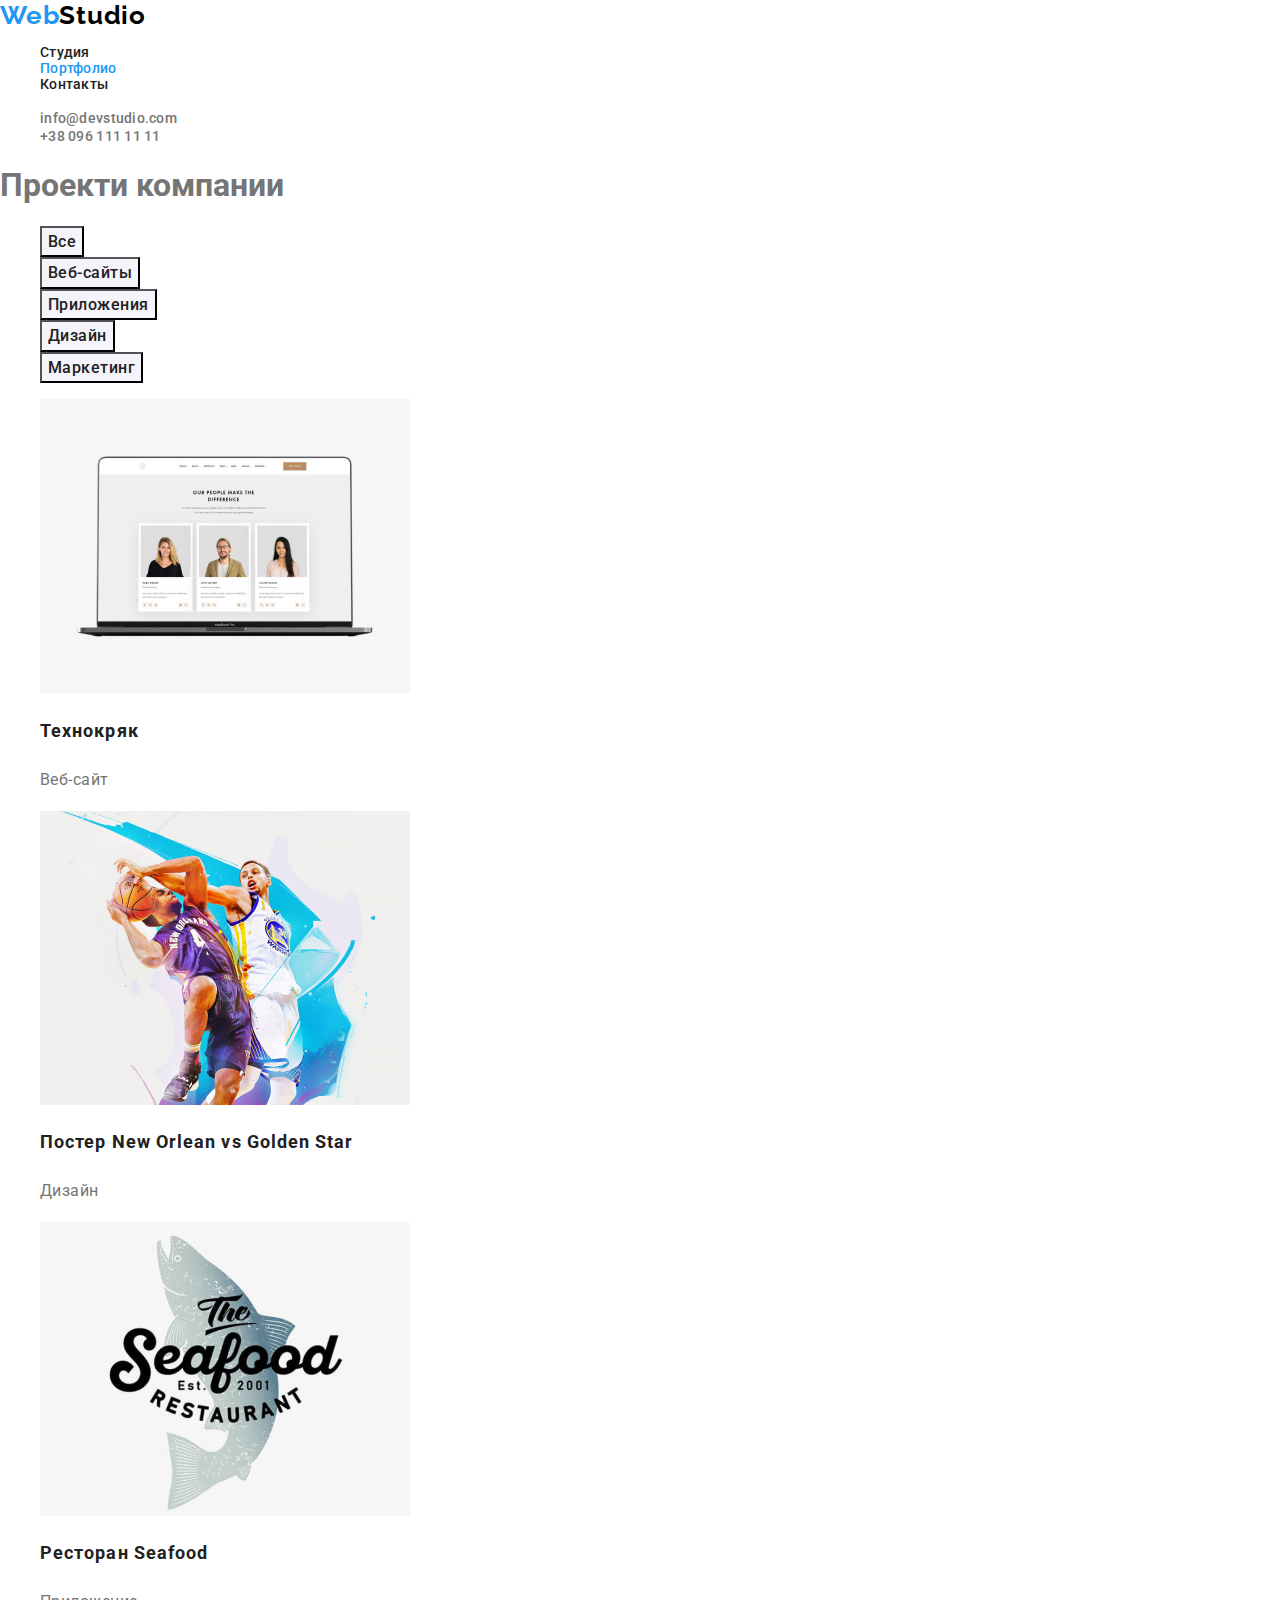
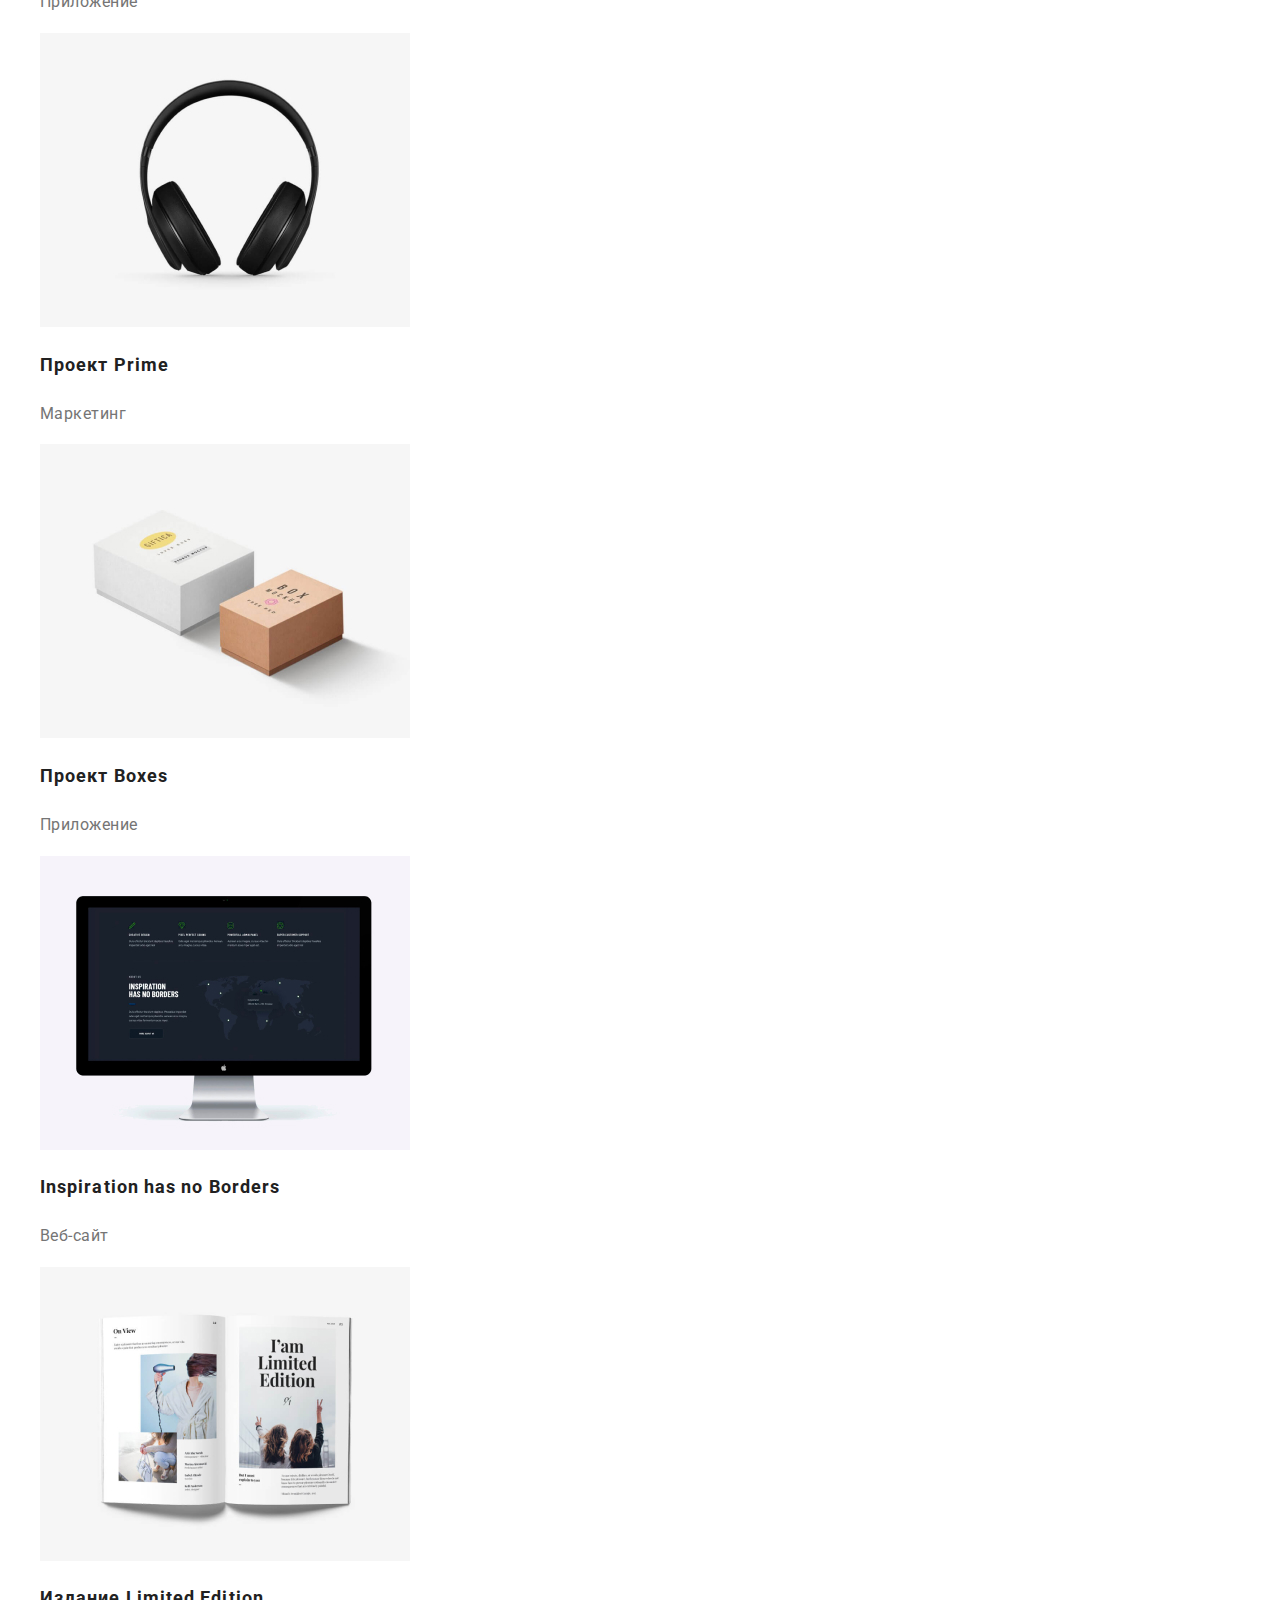
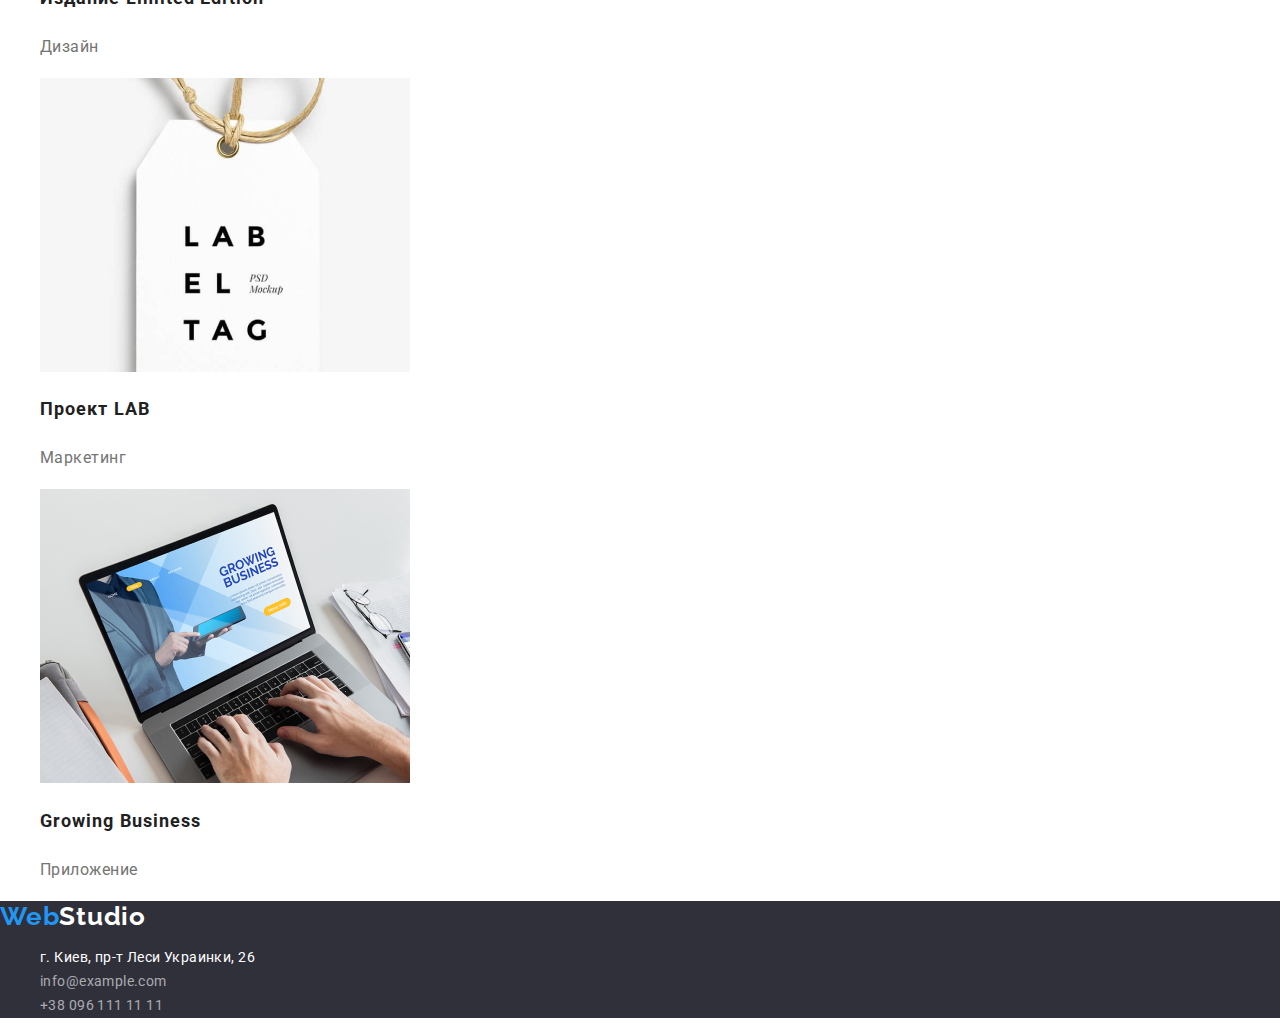
==== portfolio.html @ 10a4e523 "Підключено Modern-normalize" ====
<!DOCTYPE html>
<html lang="ru">
<head>
    <meta charset="UTF-8">
    <meta http-equiv="X-UA-Compatible" content="IE=edge">
    <meta name="viewport" content="width=device-width, initial-scale=1.0">
    <title>Document</title>
    <link rel="preconnect" href="https://fonts.googleapis.com">
<link rel="preconnect" href="https://fonts.gstatic.com" crossorigin>
<link href="https://fonts.googleapis.com/css2?family=Raleway:wght@700&family=Roboto:wght@400;500;700;900&display=swap" rel="stylesheet">
<link rel="stylesheet" href="https://cdnjs.cloudflare.com/ajax/libs/modern-normalize/1.1.0/modern-normalize.min.css">
    <link rel="stylesheet" href="./css/styles.css">
</head>
<body>
                 <!-- верхняя линия -->
                 <header>
                    <nav>
                       <a href="" class="logo"><span class="web">Web</span>Studio</a> 
                     <ul class="site-nav list"> 
                         <li> <a href="./index.html" class="link">Студия</a></li>
                         <li> <a href="" class="link current">Портфолио</a></li>
                         <li> <a href="" class="link">Контакты</a></li>
                     </ul>
                    </nav>
                    <ul class="auth-nav list">
                         <li><a href="info@devstudio.com" class="info-nav">info@devstudio.com</a></li>
                         <li><a href="+380961111111" class="info-nav">+38 096 111 11 11</a></li>
                     </ul>
                     
                 </header>
                  <!-- проекти -->
<main>
    <section class="section ">
        <h1>Проекти компании</h1>
                   <!-- фильтер -->
        <ul class="filter list"> 
            <li><button type="button" class="button">Все</button></li>
            <li><button type="button" class="button">Веб-сайты</button></li>
            <li><button type="button" class="button">Приложения</button></li>
            <li><button type="button" class="button">Дизайн</button></li>
            <li><button type="button" class="button">Маркетинг</button></li>  

        </ul>

        <ul class="project list ">
            <li> <a href="" class="dec-non"> <img src="images/img4.jpg" alt="пример веб сайта" width="370">
                <h2 class="project-title">Технокряк</h2>
                <p class="description">Веб-сайт</p></a>
               
            </li>
            <li> <a href=""  class="dec-non"><img src="images/img5.jpg" alt="дизайн постера" width="370">
                <h2 class="project-title">Постер <span lang="en"> New Orlean vs Golden Star</span></h2>
                <p class="description">Дизайн</p></a>
                
            </li>
            <li> <a href=""  class="dec-non"><img src="images/seafood.jpg" alt="дизайн постера" width="370">
                <h2 class="project-title">Ресторан <span lang="en">Seafood</span> </h2>
                <p class="description">Приложение</p></a>
               
            </li>
            <li> <a href=""  class="dec-non"><img src="images/img7.jpg" alt="фото наушников" width="370">
                <h2 class="project-title">Проект <span lang="en">Prime</span> </h2>
                <p class="description">Маркетинг</p></a>
                
            </li>
            <li> <a href=""  class="dec-non"><img src="images/img8.jpg" alt="изображение коробочек" width="370">
                <h2 class="project-title">Проект <span lang="en">Boxes</span> </h2>
                <p class="description">Приложение</p></a>
                
            </li>
            <li> <a href=""  class="dec-non"><img src="images/img9.jpg" alt="изображение веб сайта" width="370">
                <h2  class="project-title" lang="en">Inspiration has no Borders</h2>
                <p class="description">Веб-сайт</p></a>
                
            </li>
            <li> <a href=""  class="dec-non"><img src="images/img10.jpg" alt="изображение издания" width="370">
                <h2 class="project-title">Издание <span lang="en">Limited Edition</span> </h2>
                <p class="description">Дизайн</p></a>
               
            </li>
            <li> <a href=""  class="dec-non"><img src="images/img11.jpg" alt=" веб сайт" width="370">
                <h2 class="project-title">Проект <span lang="en">LAB</span></h2>
                <p class="description">Маркетинг</p></a>
                
            </li>
            <li> <a href=""  class="dec-non"> <img src="images/img12.jpg" alt="приложение для мобильных устройств" width="370">
                <h2 class="project-title" lang="en">Growing Business</h2>
                <p class="description">Приложение</p></a>
               
            </li>
        </ul>
    </section>


</main>
               <!-- футер -->
 
               <footer>
        
                <a class="logo" href=""><span class="web">Web</span>Studio</a>
             <address id="address">
                    <ul class="auth-nav  list">
                        <li><a href="" class="auth footer" >г. Киев, пр-т Леси Украинки, 26</a></li> 
                        <li><a href="info@example.com" class="info footer">info@example.com</a></li>
                        <li><a href="+380961111111" class="info footer">+38 096 111 11 11</a></li>
                    </ul>
               
             </address>
            </footer>                    


       
               
</body>
</html>
---- css/styles.css ----
/* цвет основного текста rgba(117, 117, 117, 1) */
/* вторичный цвет текста  rgba(33, 33, 33, 1);*/       
/*цвет адресса rgba(255, 255, 255, 0.6)  */
/* белый #FFFFFF  */
/* акцент rgba(33, 150, 243, 1) */
/* вторичный цвет фона rgba(47, 48, 58, 1) */
/* цвет фона3 rgba(245, 244, 250, 1) */
:root{
  --primary-text-color: rgba(117, 117, 117, 1) ;
  --title-text-color:rgba(33, 33, 33, 1);
  --foorer-text-color:rgba(255, 255, 255, 0.6);
  --accent-color: rgba(33, 150, 243, 1);
  --primary-white-color: #ffffff;
  --footer-address-color:rgba(255, 255, 255, 1);
  --primary-background-color:rgba(47, 48, 58, 1);
  --primary-button-color:rgba(245, 244, 250, 1);
  }



.list{
  list-style:none;
  
 }
 .dec-non{
  text-decoration: none;
 }

body{
  background-color:var(--primary-white-color);
  color:var(--primary-text-color); 
  font-family:'Roboto',sans-serif  ;
}
              /* логотип */
.logo{
font-family:'Raleway';
font-style: normal;
text-decoration: none;
font-weight: 700;
font-size: 26px;
line-height: 1.2;
letter-spacing: 0.03em;
color: black;
}
.web{
  color:var(--accent-color);
}

              /*Навигацыя сайта */
  .site-nav{
 font-weight: 500;
 font-size: 14px;
 line-height: 1.14;
 letter-spacing: 0.02em;
  }

  .link{
   text-decoration: none;
   color:var(--title-text-color);
     }

   .site-nav  :focus,
   .site-nav  :hover{
   color:var(--accent-color) ;
 }
 .site-nav .link.current{
   color:var(--accent-color) ;
 } 
 

 .auth-nav :focus,
 .auth-nav :hover{
color: var(--accent-color) ;
 }  

 .info-nav {
  text-decoration: none;
  font-weight: 500;
  font-size: 14px;
  line-height:1.14;
  letter-spacing: 0.02em;
   color:var(--primary-text-color) ;
 }
             /* Шапка (студия) */
.heroes{
 background-color:var(--primary-background-color);
}
             
.header{
  font-weight: 900;
  font-size: 44px;
  line-height:1.4;
  text-align: center;
  letter-spacing: 0.06em;
  text-transform: uppercase;
  color:var(--primary-white-color);
}
.button-man{
  font-weight: 700;
  font-size: 16px;
  line-height:1.9;
  display: flex;
  align-items: center;
  text-align: center;
  letter-spacing: 0.06em;
} 
 
 .section-title{
  font-weight: 700;
  font-size: 14px;
  line-height: 1.14;
  letter-spacing: 0.03em;
  color:var(--title-text-color) ;
}
 /* особенности Студия */
 .special-title h3{
  font-weight: 700;
  font-size: 14px;
  line-height: 1.4;
  letter-spacing: 0.03em;
  text-transform: uppercase;
  color: var(--title-text-color);
 }
  .benefits{
    font-weight: 400;
    font-size: 14px;
    line-height: 1.7;
    letter-spacing: 0.03em;
  }
  /* чем ми занимаемся */
  .section-work{
    font-weight: 700;
    font-size: 36px;
    line-height: 1.7;
    
    letter-spacing: 0.03em;
    color: var(--title-text-color); 
  }
 
/* наша команда */
.employee {
  font-weight: 500;
  font-size: 16px;
  line-height:1.2;
  letter-spacing: 0.03em;
  color: var(--title-text-color);
}
.speciality{
  font-weight: 400;
  font-size: 16px;
  line-height: 1.2;
  letter-spacing: 0.03em;

}


  
 /* Кнопки фильтр портфолио */
.button{
  font-family: inherit;
  font-weight: 500;
  font-size: 16px;
  line-height: 1.6;
  cursor: pointer;
  text-align: center;
  letter-spacing: 0.03em;
  color: var(--title-text-color);
  background-color:var(--primary-button-color);
  }
  
  
  .button:focus,
  .button:hover{
    color: var(--primary-white-color);
    background-color: var(--accent-color);
  }
  .button.primary{
    color: var(--primary-white-color);
    background-color: var(--accent-color);}
    
  
  
  .button.secondary{
    color:var(--title-text-color) ;
    background-color:var(--foorer-text-color) ;
  }
  
   
    
    /* ПОРТФОЛИО */
  
  .project-title{
  font-weight: 700;
  font-size: 18px;
  line-height: 2;
  letter-spacing: 0.06em;
  color: var(--title-text-color);
    }
  
  
  .description{
    font-weight: 400;
    font-size: 16px;
    line-height: 1.87;
    letter-spacing: 0.03em;
    color:var(--primary-text-color)
 }
 
         /* футер */

         #address{
           font-style:normal;
         }
         footer{
          font-weight: 400;
          font-size: 14px;
          line-height: 1.7;
          letter-spacing: 0.03em;
          background-color: var(--primary-background-color);
        }
        footer .logo{
          text-decoration: none;
          color: var(--primary-white-color);
          } 
         
        .auth{
          
          text-decoration: none;
          color:var(--footer-address-color)
        }
        .info,footer{
          color:var(--foorer-text-color);
          text-decoration: none;
        }
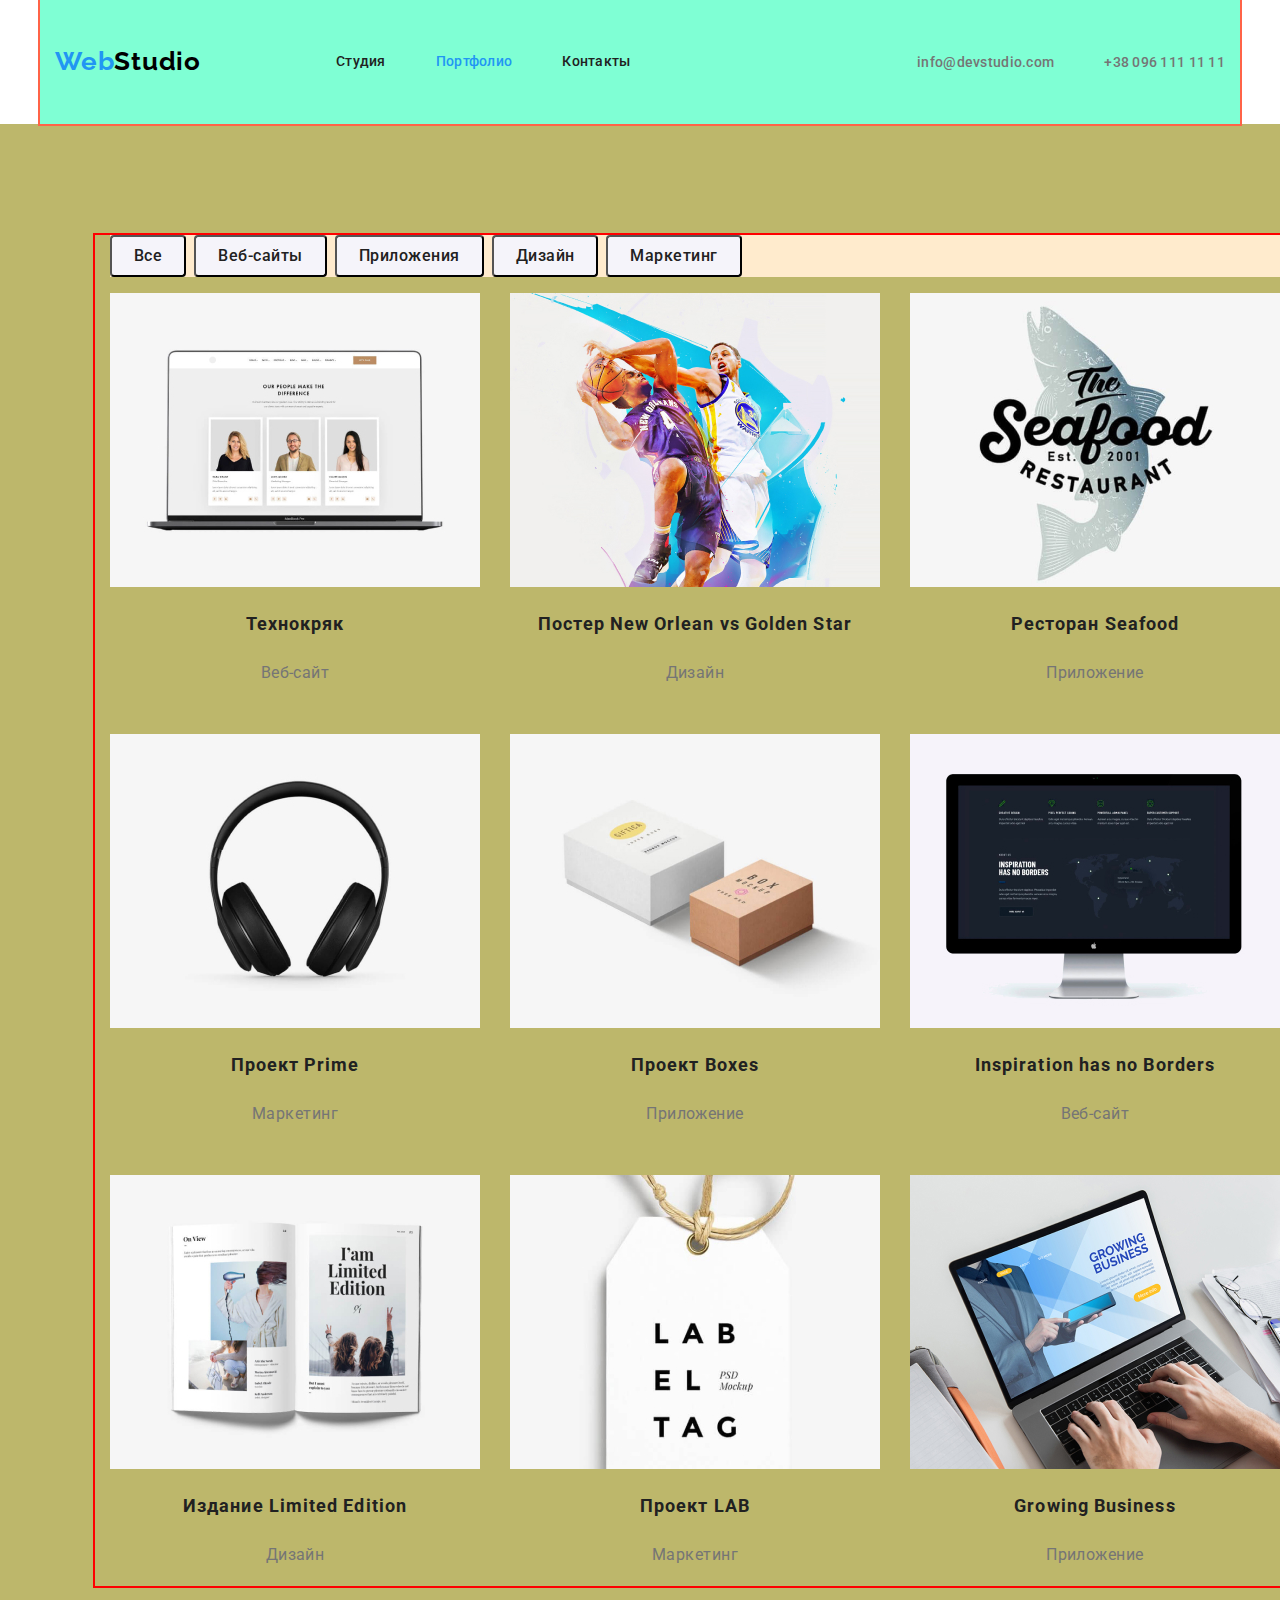
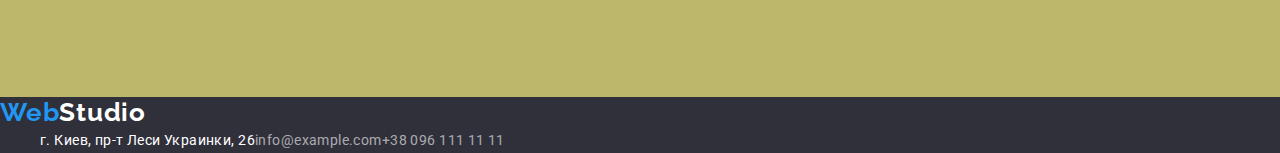
==== commit 03513c26: "Черновой вариант ДЗ №3" ====
--- a/portfolio.html
+++ b/portfolio.html
@@ -14,81 +14,90 @@
 <body>
                  <!-- верхняя линия -->
                  <header>
-                    <nav>
-                       <a href="" class="logo"><span class="web">Web</span>Studio</a> 
-                     <ul class="site-nav list"> 
-                         <li> <a href="./index.html" class="link">Студия</a></li>
-                         <li> <a href="" class="link current">Портфолио</a></li>
-                         <li> <a href="" class="link">Контакты</a></li>
-                     </ul>
-                    </nav>
-                    <ul class="auth-nav list">
-                         <li><a href="info@devstudio.com" class="info-nav">info@devstudio.com</a></li>
-                         <li><a href="+380961111111" class="info-nav">+38 096 111 11 11</a></li>
-                     </ul>
-                     
-                 </header>
+                    <div  class="container min">
+                   <nav class=" main-nav"> 
+                      <a href="" class="logo"><span class="web">Web</span>Studio</a> 
+                    <ul class="site-nav list"> 
+                    
+                        <li class="item"> <a href="./index.html" class="link ">Студия</a></li>
+                        <li class="item"> <a href="./portfolio.html" class="link current">Портфолио</a></li>
+                        <li class="item"> <a href=""  class="link">Контакты</a></li>
+                    
+                    </ul>
+                   </nav>
+                
+                   <ul class="auth-nav list">
+                        <li class="item"><a href="info@devstudio.com" class="info-nav">info@devstudio.com</a></li>
+                        <li class="item"><a href="+380961111111" class="info-nav">+38 096 111 11 11</a></li>
+                    </ul>
+                </div>
+                </header>
                   <!-- проекти -->
 <main>
     <section class="section ">
-        <h1>Проекти компании</h1>
+        <div class="section-container">
+    
+        <h1 class="secret">Проекти компании</h1>
                    <!-- фильтер -->
+                  
         <ul class="filter list"> 
-            <li><button type="button" class="button">Все</button></li>
-            <li><button type="button" class="button">Веб-сайты</button></li>
-            <li><button type="button" class="button">Приложения</button></li>
-            <li><button type="button" class="button">Дизайн</button></li>
-            <li><button type="button" class="button">Маркетинг</button></li>  
-
+           <li class="item"><button type="button" class="button filter-button">Все</button></li>
+            <li class="item"><button type="button" class="button filter-button">Веб-сайты</button></li>
+            <li class="item"><button type="button" class="button filter-button">Приложения</button></li>
+            <li class="item"><button type="button" class="button filter-button">Дизайн</button></li>
+            <li class="item"><button type="button" class="button filter-button">Маркетинг</button></li>  
+        
         </ul>
-
+    
+       
         <ul class="project list ">
-            <li> <a href="" class="dec-non"> <img src="images/img4.jpg" alt="пример веб сайта" width="370">
+            <li class="cards"> <a href="" class="dec-non"> <img src="images/img4.jpg" alt="пример веб сайта" width="370">
                 <h2 class="project-title">Технокряк</h2>
                 <p class="description">Веб-сайт</p></a>
                
             </li>
-            <li> <a href=""  class="dec-non"><img src="images/img5.jpg" alt="дизайн постера" width="370">
+            <li class="cards"> <a href=""  class="dec-non"><img src="images/img5.jpg" alt="дизайн постера" width="370">
                 <h2 class="project-title">Постер <span lang="en"> New Orlean vs Golden Star</span></h2>
                 <p class="description">Дизайн</p></a>
                 
             </li>
-            <li> <a href=""  class="dec-non"><img src="images/seafood.jpg" alt="дизайн постера" width="370">
+            <li class="cards"> <a href=""  class="dec-non"><img src="images/seafood.jpg" alt="дизайн постера" width="370">
                 <h2 class="project-title">Ресторан <span lang="en">Seafood</span> </h2>
                 <p class="description">Приложение</p></a>
                
             </li>
-            <li> <a href=""  class="dec-non"><img src="images/img7.jpg" alt="фото наушников" width="370">
+            <li class="cards"> <a href=""  class="dec-non"><img src="images/img7.jpg" alt="фото наушников" width="370">
                 <h2 class="project-title">Проект <span lang="en">Prime</span> </h2>
                 <p class="description">Маркетинг</p></a>
                 
             </li>
-            <li> <a href=""  class="dec-non"><img src="images/img8.jpg" alt="изображение коробочек" width="370">
+            <li class="cards"> <a href=""  class="dec-non"><img src="images/img8.jpg" alt="изображение коробочек" width="370">
                 <h2 class="project-title">Проект <span lang="en">Boxes</span> </h2>
                 <p class="description">Приложение</p></a>
                 
             </li>
-            <li> <a href=""  class="dec-non"><img src="images/img9.jpg" alt="изображение веб сайта" width="370">
+            <li class="cards"> <a href=""  class="dec-non"><img src="images/img9.jpg" alt="изображение веб сайта" width="370">
                 <h2  class="project-title" lang="en">Inspiration has no Borders</h2>
                 <p class="description">Веб-сайт</p></a>
                 
             </li>
-            <li> <a href=""  class="dec-non"><img src="images/img10.jpg" alt="изображение издания" width="370">
+            <li class="cards"> <a href=""  class="dec-non"><img src="images/img10.jpg" alt="изображение издания" width="370">
                 <h2 class="project-title">Издание <span lang="en">Limited Edition</span> </h2>
                 <p class="description">Дизайн</p></a>
                
             </li>
-            <li> <a href=""  class="dec-non"><img src="images/img11.jpg" alt=" веб сайт" width="370">
+            <li class="cards"> <a href=""  class="dec-non"><img src="images/img11.jpg" alt=" веб сайт" width="370">
                 <h2 class="project-title">Проект <span lang="en">LAB</span></h2>
                 <p class="description">Маркетинг</p></a>
                 
             </li>
-            <li> <a href=""  class="dec-non"> <img src="images/img12.jpg" alt="приложение для мобильных устройств" width="370">
+            <li class="cards"> <a href=""  class="dec-non"> <img src="images/img12.jpg" alt="приложение для мобильных устройств" width="370">
                 <h2 class="project-title" lang="en">Growing Business</h2>
                 <p class="description">Приложение</p></a>
                
             </li>
         </ul>
+    </div>
     </section>
 
 
--- a/css/styles.css
+++ b/css/styles.css
@@ -14,11 +14,20 @@
   --footer-address-color:rgba(255, 255, 255, 1);
   --primary-background-color:rgba(47, 48, 58, 1);
   --primary-button-color:rgba(245, 244, 250, 1);
-  }
-
-
+  --color-hover-bootton:rgba(25,170,250)
+  }
+ html {
+  box-sizing: border-box;
+}
+
+*,
+*::before,
+*::after{
+  box-sizing:inherit;
+}
 
 .list{
+
   list-style:none;
   
  }
@@ -29,9 +38,257 @@
 body{
   background-color:var(--primary-white-color);
   color:var(--primary-text-color); 
-  font-family:'Roboto',sans-serif  ;
-}
-              /* логотип */
+  font-family:'Roboto',sans-serif;
+  margin: 0;
+}
+
+
+                 /* !!!!!!!!КОНТЕЙНЕР!!!!!!!! */
+
+                 /* .containr{
+                   width:1200px ;
+                   padding-left: 15px;
+                   padding-right: 15px;
+                   margin-left: auto;
+                   margin-right: auto;
+
+                 } */
+
+
+ /* розметка пробная */
+
+.container{
+  background-color: aquamarine;
+  margin-left: auto;
+  margin-right: auto;
+  padding-left: 15px;
+  padding-right: 15px;
+  width: 1200px;
+  outline: 2px solid tomato;
+}
+.main-nav {
+  display: flex;
+  align-items: center;
+}
+
+.min{
+  display: flex;
+  align-items: center;
+  
+
+}
+
+
+                        /* ПРИМЕР УДАЛЕНИЯ КРАЙНИХ МАРДЖИНОВ */
+/* .site-nav .item:not(:last-child ){
+  margin-right: 50px;
+  outline: 2px solid yellowgreen;
+  background-color: blanchedalmond;
+  
+} */
+
+/* .site-nav .item + .item{
+  margin-left: 50px;
+} */
+
+
+.site-nav .item{
+  margin-right: 50px;
+  /* outline: 2px solid yellowgreen; */
+  /* background-color: blanchedalmond; */
+  
+}
+
+.site-nav .item:last-child{
+  margin-right: 0;
+}
+ 
+.site-nav .link{
+  display: block;
+  padding: 40px 0px;
+}
+
+
+.site-nav{
+  margin-left: 95px;
+  display: flex;
+}
+
+.auth-nav{
+  margin-left: auto;
+  display: flex;
+}
+
+.auth-nav .item + .item{
+  margin-left:50px;
+
+}
+
+.heroes-frame{
+
+  text-align: center;
+  margin-left: auto;
+  margin-right: auto;
+  width: 1200px;
+  outline: 2px solid greenyellow
+}
+
+.speciality-blok{
+display: flex;
+margin-bottom: 0;
+margin-top: 0;  
+margin-bottom:95px ;
+margin-left: auto;
+margin-right: auto;
+padding-left: 15px;
+padding-right: 15px;
+width: 1170px;
+outline:4px solid lightcoral;
+
+}
+
+.special-title .indent-benefitc:not(:last-child){
+  margin-right: 30px;
+}
+
+  .indent{
+    margin-top: 0;
+    margin-bottom: 10px;
+
+  }
+
+  /* .indent-benefitc{
+
+    margin-right: 30px;
+  } */
+  
+
+.work-blok{
+  margin-left: auto;
+  margin-right: auto;
+  width:1200px;
+  outline:4px solid blueviolet;
+
+}
+.work{
+  margin-top: 0;
+  margin-bottom: 0;
+  margin-bottom: 95px;
+}
+  
+ 
+ 
+.section-list{
+
+  /* margin-bottom: ; */
+ 
+  
+  margin-left: auto;
+  margin-right: auto;
+  padding-left: 15px;
+  padding-right: 15px;
+  width: 1170px;
+  outline:4px solid brown;
+}
+ 
+
+.staff{
+  margin-top: 0;
+  margin-bottom: 0;
+
+} 
+
+.footer-box{
+  margin-left: auto;
+  margin-right: auto;
+  width:1200px ;
+  outline: 4px solid lightgreen
+  
+ 
+}
+.section{
+ text-align: center;
+  padding: 95px;
+}
+
+
+
+.secret{
+  display:none;
+ 
+}
+
+.filter-button{
+  
+  border-radius: 4px;
+  padding: 6px 22px;
+  min-width: 70px;
+  text-align: center;
+}
+
+                    /* !!!!!!!!!!РОЗМЕТКА ПРОБНАЯ ПОРТФОЛИО!!!!!!!!! */
+                     .section{
+                       background-color: darkkhaki;
+                     }
+                    .section-container{
+                      
+                      width: 1200px;
+                      padding-left: 15px;
+                      padding-right: 15px;
+                      margin-left: auto;
+                      margin-right: auto;
+                      outline: 2px solid red;
+                    }
+                    .filter{
+                      padding: 0;
+                      margin-right: auto;
+                      align-items: center;
+                    }
+                     
+                    
+                      
+                    .filter{
+                      background-color: blanchedalmond;
+                      display: flex;
+                    }
+
+                    .filter .item:not(:last-child){
+                      margin-right: 8px;
+                      
+                    }
+
+                    .project{
+                      padding: 0;
+                      display: flex;
+                      flex-wrap: wrap;
+                     
+                    }
+                    /* .cards{
+                      width:370px ;
+                    } */
+                     .cards{
+                      width: calc((100% - 60px) / 3)
+                    }
+
+                    .project .cards{
+                      margin-right: 30px;
+                      margin-bottom: 30px;
+                    }
+                    .project .cards:nth-child(3n){
+                      margin-right:0px ;
+                    }
+                    .project .cards:nth-last-child(-n+3){
+                      margin-bottom: 0;
+                    }
+
+                    
+                     
+
+
+
+
+             /* логотип */
+              
 .logo{
 font-family:'Raleway';
 font-style: normal;
@@ -71,7 +328,12 @@
  .auth-nav :focus,
  .auth-nav :hover{
 color: var(--accent-color) ;
- }  
+ } 
+ 
+ .auth-nav{
+   margin-top: 0;
+   margin-bottom: 0;
+ }
 
  .info-nav {
   text-decoration: none;
@@ -83,29 +345,40 @@
  }
              /* Шапка (студия) */
 .heroes{
+ margin-bottom: 95px;
  background-color:var(--primary-background-color);
 }
+  
+
              
 .header{
+  /* background-color: aqua; */
+  margin: 0;
+  padding: 0;
   font-weight: 900;
   font-size: 44px;
   line-height:1.4;
-  text-align: center;
+ 
   letter-spacing: 0.06em;
   text-transform: uppercase;
   color:var(--primary-white-color);
-}
-.button-man{
+  margin-bottom:80px ;
+} 
+ 
+
+.button-man {
+  border-radius:4px ;
+  padding:10px 32px ;
+  box-sizing: border-box;
   font-weight: 700;
   font-size: 16px;
   line-height:1.9;
-  display: flex;
+  letter-spacing: 0.06em;
   align-items: center;
   text-align: center;
-  letter-spacing: 0.06em;
-} 
- 
- .section-title{
+}
+
+.section-title{
   font-weight: 700;
   font-size: 14px;
   line-height: 1.14;
@@ -122,13 +395,26 @@
   color: var(--title-text-color);
  }
   .benefits{
+    margin-bottom: 0;
+    margin-top: 0;
     font-weight: 400;
     font-size: 14px;
     line-height: 1.7;
     letter-spacing: 0.03em;
+    
+  }
+  .indent-benefitc{
+   width: 270px; 
   }
   /* чем ми занимаемся */
+
+  .indent-benefitc:not(:f){
+  margin-right: 30px;
+
+  }
   .section-work{
+    margin-top: 0;
+    margin-bottom: 0;
     font-weight: 700;
     font-size: 36px;
     line-height: 1.7;
@@ -146,6 +432,8 @@
   color: var(--title-text-color);
 }
 .speciality{
+  margin-top: 0;
+  margin-bottom: 0;
   font-weight: 400;
   font-size: 16px;
   line-height: 1.2;
@@ -156,7 +444,27 @@
 
   
  /* Кнопки фильтр портфолио */
+
+  
+  /* .button {
+  display: inline-block;
+  border: 1px solid transparent;
+  border-radius: 6px;
+  padding: 11px 34px;
+  min-width: 130px;
+
+  color: var(--title-text-color);
+  background-color: var(--primary-white-color);
+
+  font-weight: 500;
+  font-size: 15px;
+  line-height: 1.2;
+  text-decoration: none;
+  text-align: center;
+} */
+
 .button{
+  display: inline-block;
   font-family: inherit;
   font-weight: 500;
   font-size: 16px;
@@ -167,8 +475,7 @@
   color: var(--title-text-color);
   background-color:var(--primary-button-color);
   }
-  
-  
+
   .button:focus,
   .button:hover{
     color: var(--primary-white-color);
@@ -178,7 +485,10 @@
     color: var(--primary-white-color);
     background-color: var(--accent-color);}
     
-  
+    .button.primary:hover,
+    .button.primary:focus{
+    background-color:var(--color-hover-bootton);
+    }
   
   .button.secondary{
     color:var(--title-text-color) ;
@@ -232,6 +542,18 @@
           color:var(--foorer-text-color);
           text-decoration: none;
         } 
+
+
+
+
+
+  
+
+ 
+
+
+  
+ 
         
  
 
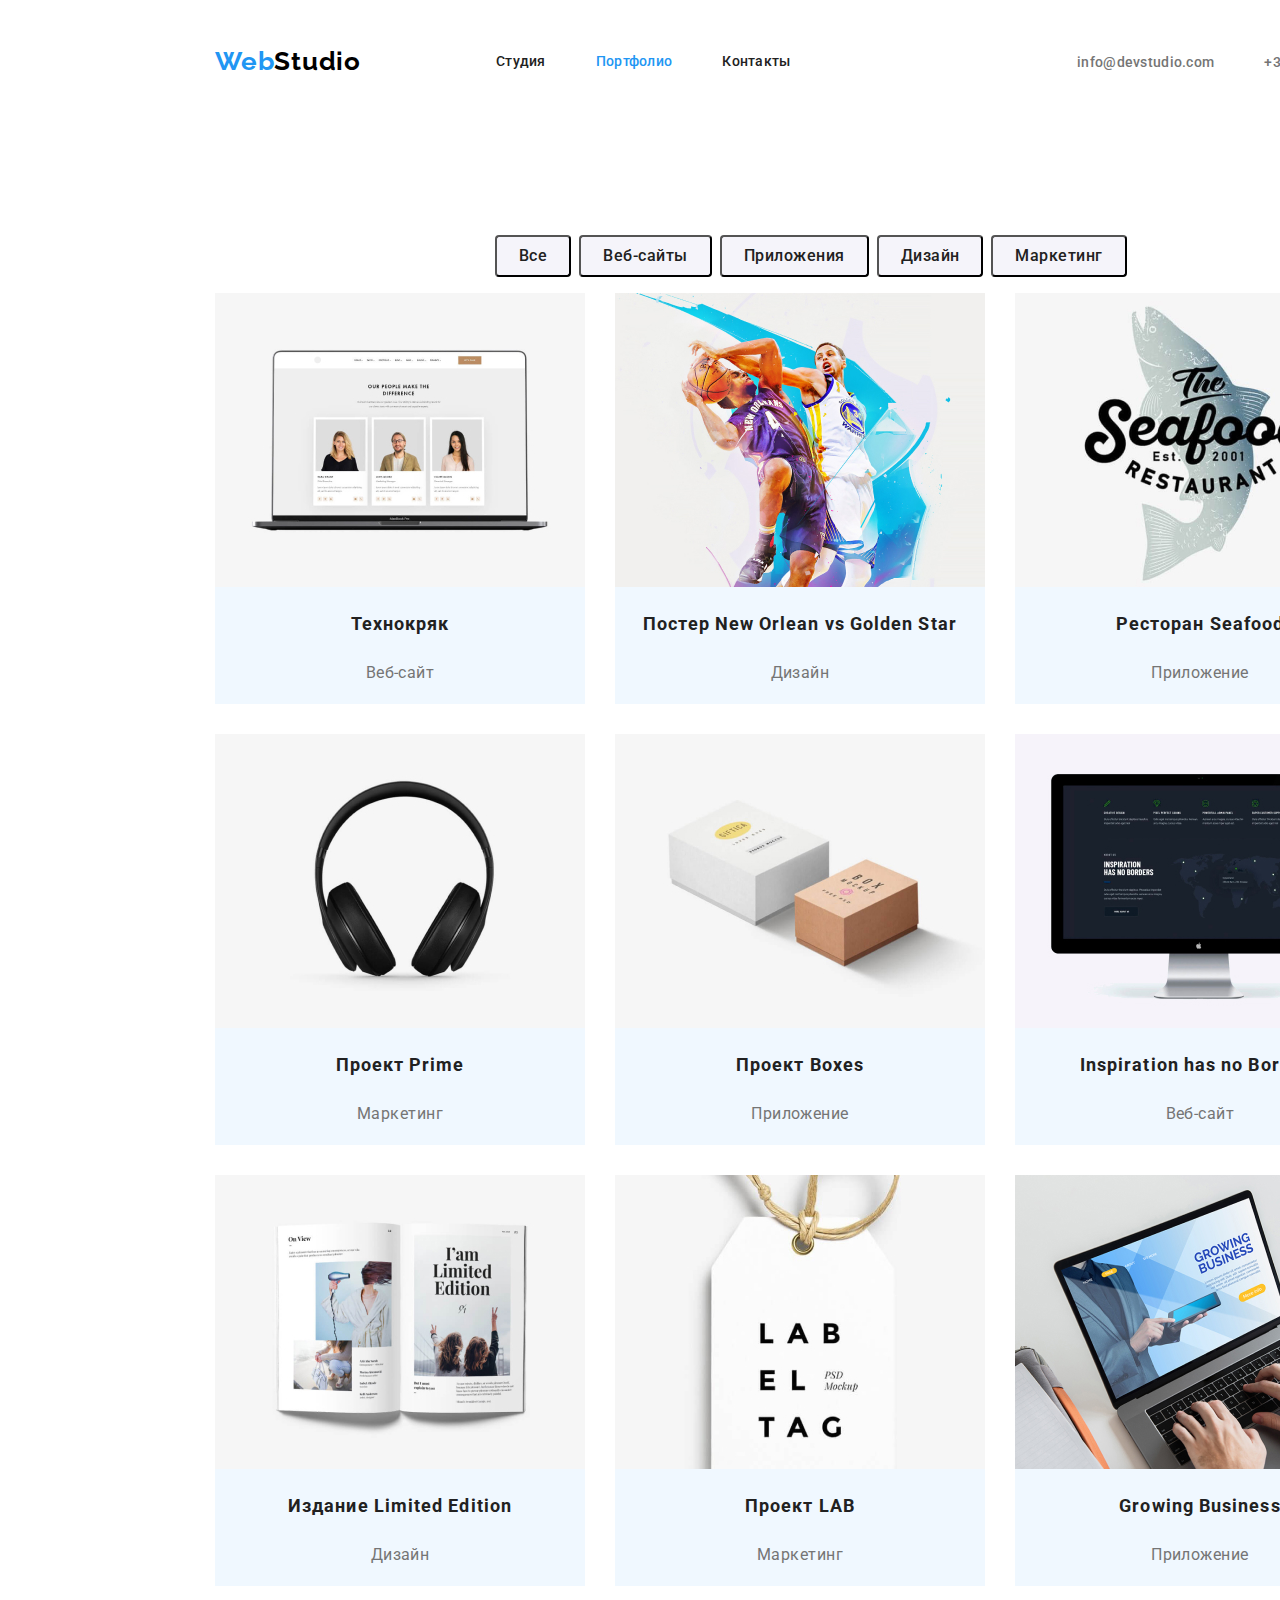
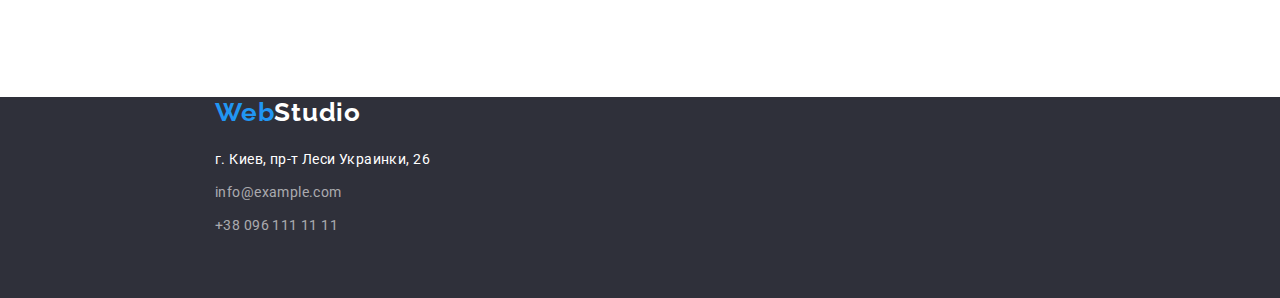
==== commit b1d96b2c: "ДЗ №3 тест" ====
--- a/portfolio.html
+++ b/portfolio.html
@@ -11,7 +11,7 @@
 <link rel="stylesheet" href="https://cdnjs.cloudflare.com/ajax/libs/modern-normalize/1.1.0/modern-normalize.min.css">
     <link rel="stylesheet" href="./css/styles.css">
 </head>
-<body>
+<body class="testt">
                  <!-- верхняя линия -->
                  <header>
                     <div  class="container min">
@@ -39,16 +39,16 @@
     
         <h1 class="secret">Проекти компании</h1>
                    <!-- фильтер -->
-                  
+         <div class="dvig">        
         <ul class="filter list"> 
-           <li class="item"><button type="button" class="button filter-button">Все</button></li>
+           <li class="item"><button type="button" class="button filter-button ">Все</button></li>
             <li class="item"><button type="button" class="button filter-button">Веб-сайты</button></li>
             <li class="item"><button type="button" class="button filter-button">Приложения</button></li>
             <li class="item"><button type="button" class="button filter-button">Дизайн</button></li>
             <li class="item"><button type="button" class="button filter-button">Маркетинг</button></li>  
         
         </ul>
-    
+    </div> 
        
         <ul class="project list ">
             <li class="cards"> <a href="" class="dec-non"> <img src="images/img4.jpg" alt="пример веб сайта" width="370">
@@ -105,17 +105,19 @@
                <!-- футер -->
  
                <footer>
-        
-                <a class="logo" href=""><span class="web">Web</span>Studio</a>
-             <address id="address">
-                    <ul class="auth-nav  list">
-                        <li><a href="" class="auth footer" >г. Киев, пр-т Леси Украинки, 26</a></li> 
-                        <li><a href="info@example.com" class="info footer">info@example.com</a></li>
-                        <li><a href="+380961111111" class="info footer">+38 096 111 11 11</a></li>
-                    </ul>
-               
-             </address>
-            </footer>                    
+                <div class="footer-box">  
+                    <a class="logo footer-logo" href=""><span class="web">Web</span>Studio</a>
+                    <address id="address">
+                           <ul class="footer-nav  list">
+                               <li class="auth-info"><a href="" class="auth footer" >г. Киев, пр-т Леси Украинки, 26</a></li> 
+                               <li class="auth-info"><a href="info@example.com" class="info footer">info@example.com</a></li>
+                               <li class="auth-info"><a href="+380961111111" class="info footer">+38 096 111 11 11</a></li>
+                           </ul>
+                      
+                    </address>
+                </div>
+                  
+                </footer>                      
 
 
        
--- a/css/styles.css
+++ b/css/styles.css
@@ -14,7 +14,8 @@
   --footer-address-color:rgba(255, 255, 255, 1);
   --primary-background-color:rgba(47, 48, 58, 1);
   --primary-button-color:rgba(245, 244, 250, 1);
-  --color-hover-bootton:rgba(25,170,250)
+  --color-hover-bootton:rgba(25,170,250);
+  --portfolio-project-color:rgba(238, 238, 238, 1);
   }
  html {
   box-sizing: border-box;
@@ -41,6 +42,16 @@
   font-family:'Roboto',sans-serif;
   margin: 0;
 }
+                        /* TESTTTTTTTT */
+.testt{
+position: relative;
+width: 1600px;
+
+margin-left:auto;
+margin-right:auto;
+}
+                          /* TTTTTTTTTTTTT */
+
 
 
                  /* !!!!!!!!КОНТЕЙНЕР!!!!!!!! */
@@ -58,13 +69,13 @@
  /* розметка пробная */
 
 .container{
-  background-color: aquamarine;
+  /* background-color: aquamarine; */
   margin-left: auto;
   margin-right: auto;
   padding-left: 15px;
   padding-right: 15px;
   width: 1200px;
-  outline: 2px solid tomato;
+  /* outline: 2px solid tomato; */
 }
 .main-nav {
   display: flex;
@@ -130,7 +141,7 @@
   margin-left: auto;
   margin-right: auto;
   width: 1200px;
-  outline: 2px solid greenyellow
+  /* outline: 2px solid greenyellow */
 }
 
 .speciality-blok{
@@ -142,32 +153,45 @@
 margin-right: auto;
 padding-left: 15px;
 padding-right: 15px;
-width: 1170px;
-outline:4px solid lightcoral;
+width: 1200px;
+/* outline:4px solid lightcoral; */
 
 }
 
 .special-title .indent-benefitc:not(:last-child){
   margin-right: 30px;
 }
+/* .benefits{
+  
+  border: 2px solid cyan;
+} */
 
   .indent{
+  
     margin-top: 0;
     margin-bottom: 10px;
-
-  }
-
-  /* .indent-benefitc{
-
-    margin-right: 30px;
-  } */
+    /* border: 2px solid cyan; */
+  }
+  /* .special-title .indent{
+   background-color: aqua;
+ } */
+ 
+
+  .indent-benefitc{
+    text-align: center;
+    text-align: left;
+    
+    
+    
+    /* margin-right: 30px; */
+  }
   
 
 .work-blok{
   margin-left: auto;
   margin-right: auto;
   width:1200px;
-  outline:4px solid blueviolet;
+  /* outline:4px solid blueviolet; */
 
 }
 .work{
@@ -187,8 +211,8 @@
   margin-right: auto;
   padding-left: 15px;
   padding-right: 15px;
-  width: 1170px;
-  outline:4px solid brown;
+  width: 1200px;
+  /* outline:4px solid brown; */
 }
  
 
@@ -202,7 +226,7 @@
   margin-left: auto;
   margin-right: auto;
   width:1200px ;
-  outline: 4px solid lightgreen
+  /* outline: 4px solid lightgreen */
   
  
 }
@@ -226,10 +250,14 @@
   text-align: center;
 }
 
+.dvig{
+  padding-left:280px ;
+  padding-right:auto;
+}
                     /* !!!!!!!!!!РОЗМЕТКА ПРОБНАЯ ПОРТФОЛИО!!!!!!!!! */
-                     .section{
+                     /* .section{
                        background-color: darkkhaki;
-                     }
+                     } */
                     .section-container{
                       
                       width: 1200px;
@@ -237,7 +265,7 @@
                       padding-right: 15px;
                       margin-left: auto;
                       margin-right: auto;
-                      outline: 2px solid red;
+                      /* outline: 2px solid red; */
                     }
                     .filter{
                       padding: 0;
@@ -248,7 +276,9 @@
                     
                       
                     .filter{
-                      background-color: blanchedalmond;
+                      display: inline;
+                     padding-left: auto;
+                     padding-right: auto;
                       display: flex;
                     }
 
@@ -262,6 +292,10 @@
                       display: flex;
                       flex-wrap: wrap;
                      
+                    }
+                    .cards{
+                      /* background-color:var(--footer-address-color); */
+                      background-color: aliceblue;
                     }
                     /* .cards{
                       width:370px ;
@@ -394,6 +428,8 @@
   text-transform: uppercase;
   color: var(--title-text-color);
  }
+    
+ 
   .benefits{
     margin-bottom: 0;
     margin-top: 0;
@@ -403,18 +439,30 @@
     letter-spacing: 0.03em;
     
   }
+  
   .indent-benefitc{
    width: 270px; 
   }
+  
+
+
+  /* .indent-benefitc:not(:f){
+    margin-right: 30px;
+  
+    } */
   /* чем ми занимаемся */
-
-  .indent-benefitc:not(:f){
-  margin-right: 30px;
-
-  }
+  .work{
+    display: flex;
+  }
+  .work-img:not(:last-child){
+    padding-right:30px ;
+  }
+
+  
   .section-work{
     margin-top: 0;
     margin-bottom: 0;
+    padding-bottom:50px ;
     font-weight: 700;
     font-size: 36px;
     line-height: 1.7;
@@ -422,24 +470,60 @@
     letter-spacing: 0.03em;
     color: var(--title-text-color); 
   }
+
+
  
 /* наша команда */
+
+.section-work{
+  text-align: center;
+  padding: 0;
+  padding-bottom:50px ;
+  
+}
+.staff{
+  padding-left: 0;
+  padding-right: 0;
+  display: flex;
+  
+}
+.staff-work:not(:last-child){
+  margin-right: 30px;
+}
+.staff-work{
+  border-radius: 0px 0px 4px 4px;
+
+  background-color:var(--footer-address-color)
+}
+
 .employee {
+  margin-top: 0;
+  margin-bottom: 0;
+  padding-top:30px ;
+  padding-bottom: 10px;
   font-weight: 500;
   font-size: 16px;
   line-height:1.2;
   letter-spacing: 0.03em;
   color: var(--title-text-color);
 }
+
+.sek-test{
+  background-color:var(--primary-button-color)
+}
+  
 .speciality{
   margin-top: 0;
   margin-bottom: 0;
+  padding-bottom: 30px;
   font-weight: 400;
   font-size: 16px;
   line-height: 1.2;
   letter-spacing: 0.03em;
 
 }
+
+
 
 
   
@@ -517,6 +601,24 @@
  }
  
          /* футер */
+         .footer-box{
+           width:1200px ;
+           padding-left: 15px;
+           padding-right: 15px;
+           padding-bottom: 60px;
+         } 
+         .footer-logo{
+           display: block;
+           padding-bottom: 20px;
+         }
+
+          .footer-nav>.auth-info:not(:last-child){
+           padding-bottom:9px ;
+         } 
+
+         .footer-nav{
+          display: contents;
+         }
 
          #address{
            font-style:normal;
@@ -538,7 +640,7 @@
           text-decoration: none;
           color:var(--footer-address-color)
         }
-        .info,footer{
+        .info.footer{
           color:var(--foorer-text-color);
           text-decoration: none;
         } 
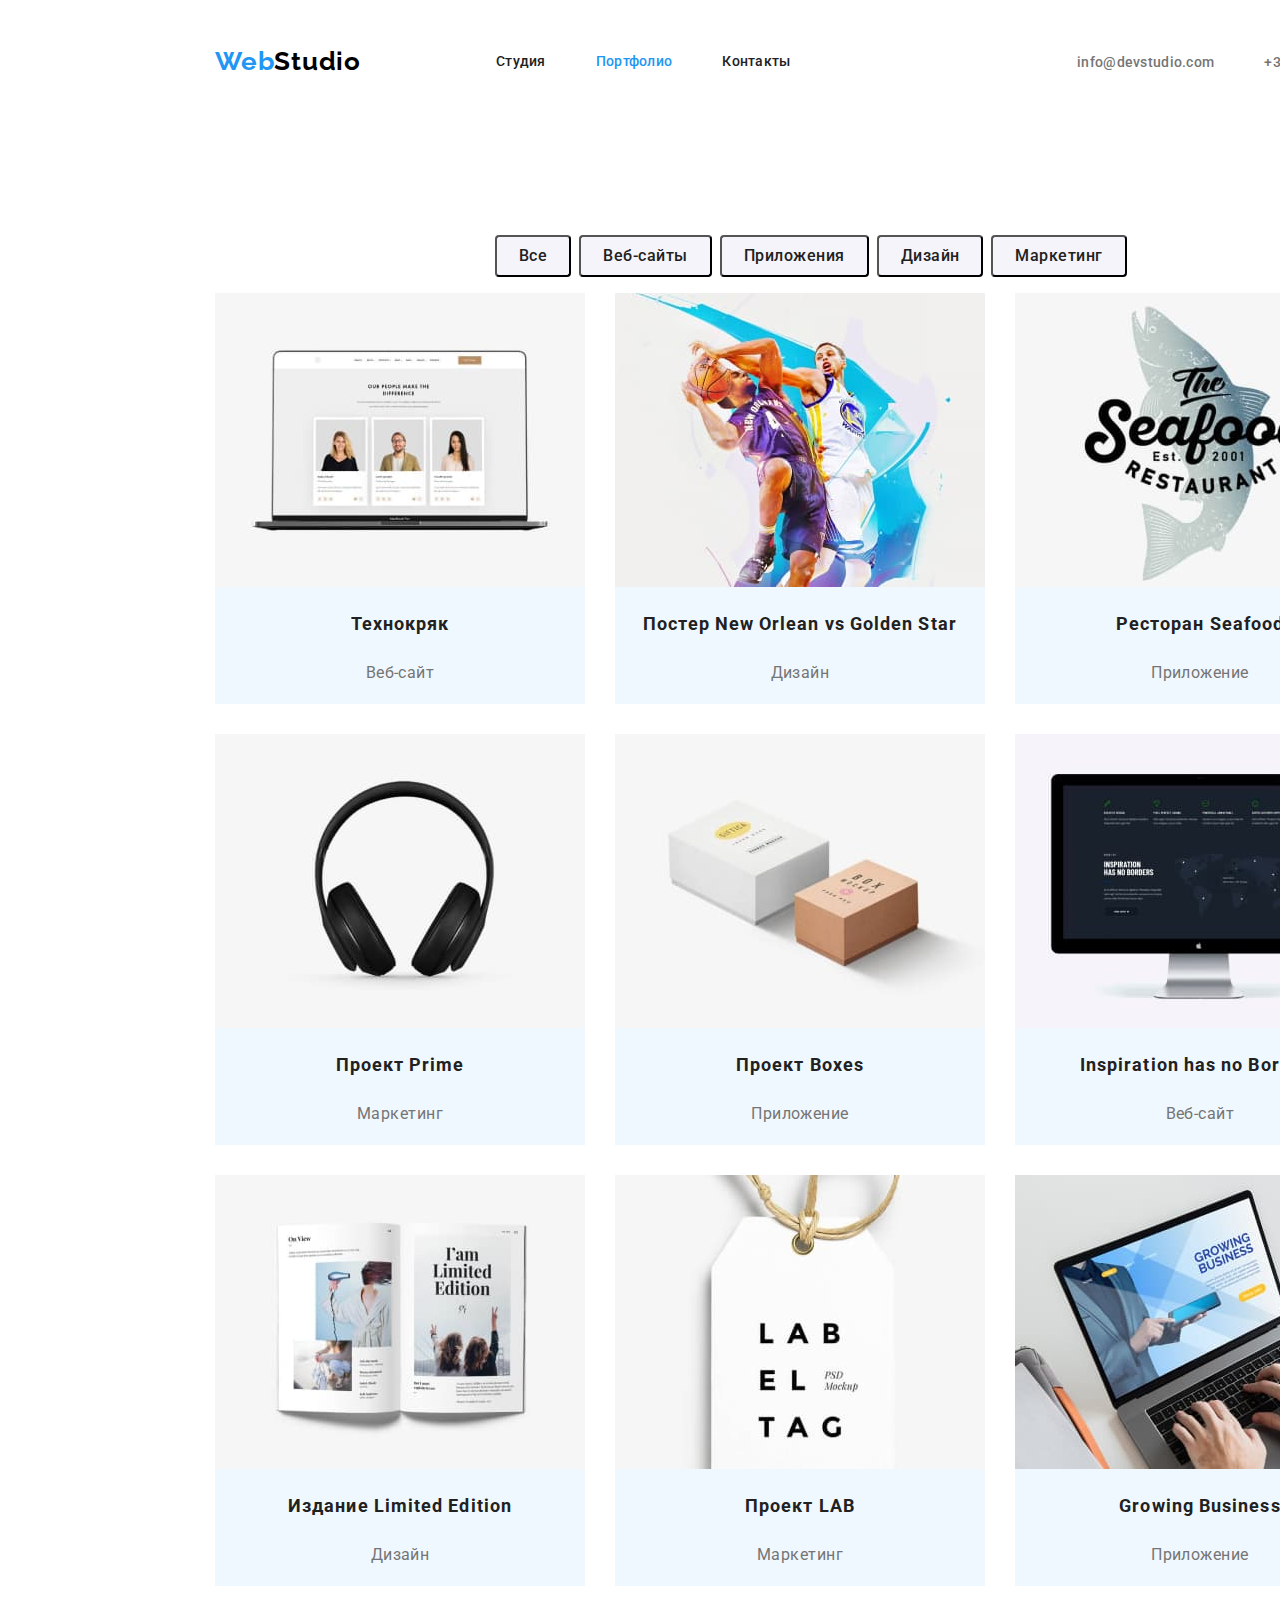
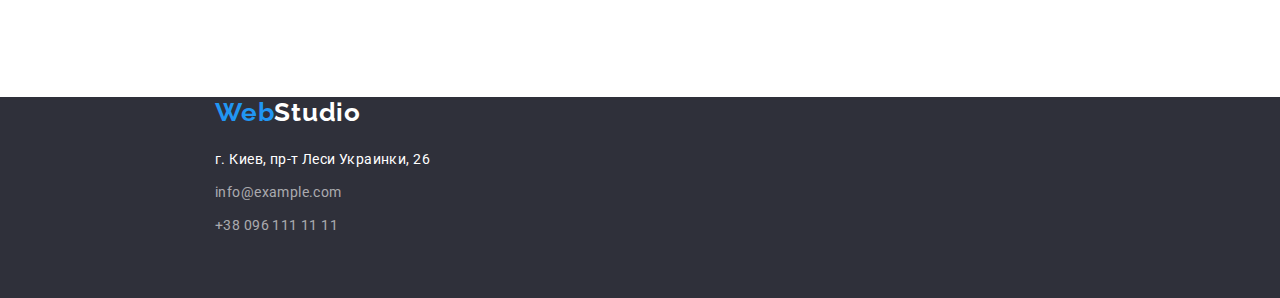
==== commit 442d9ffe: "зменьшення ваги картинок на 75%" ====
--- a/portfolio.html
+++ b/portfolio.html
@@ -10,6 +10,7 @@
 <link href="https://fonts.googleapis.com/css2?family=Raleway:wght@700&family=Roboto:wght@400;500;700;900&display=swap" rel="stylesheet">
 <link rel="stylesheet" href="https://cdnjs.cloudflare.com/ajax/libs/modern-normalize/1.1.0/modern-normalize.min.css">
     <link rel="stylesheet" href="./css/styles.css">
+   
 </head>
 <body class="testt">
                  <!-- верхняя линия -->
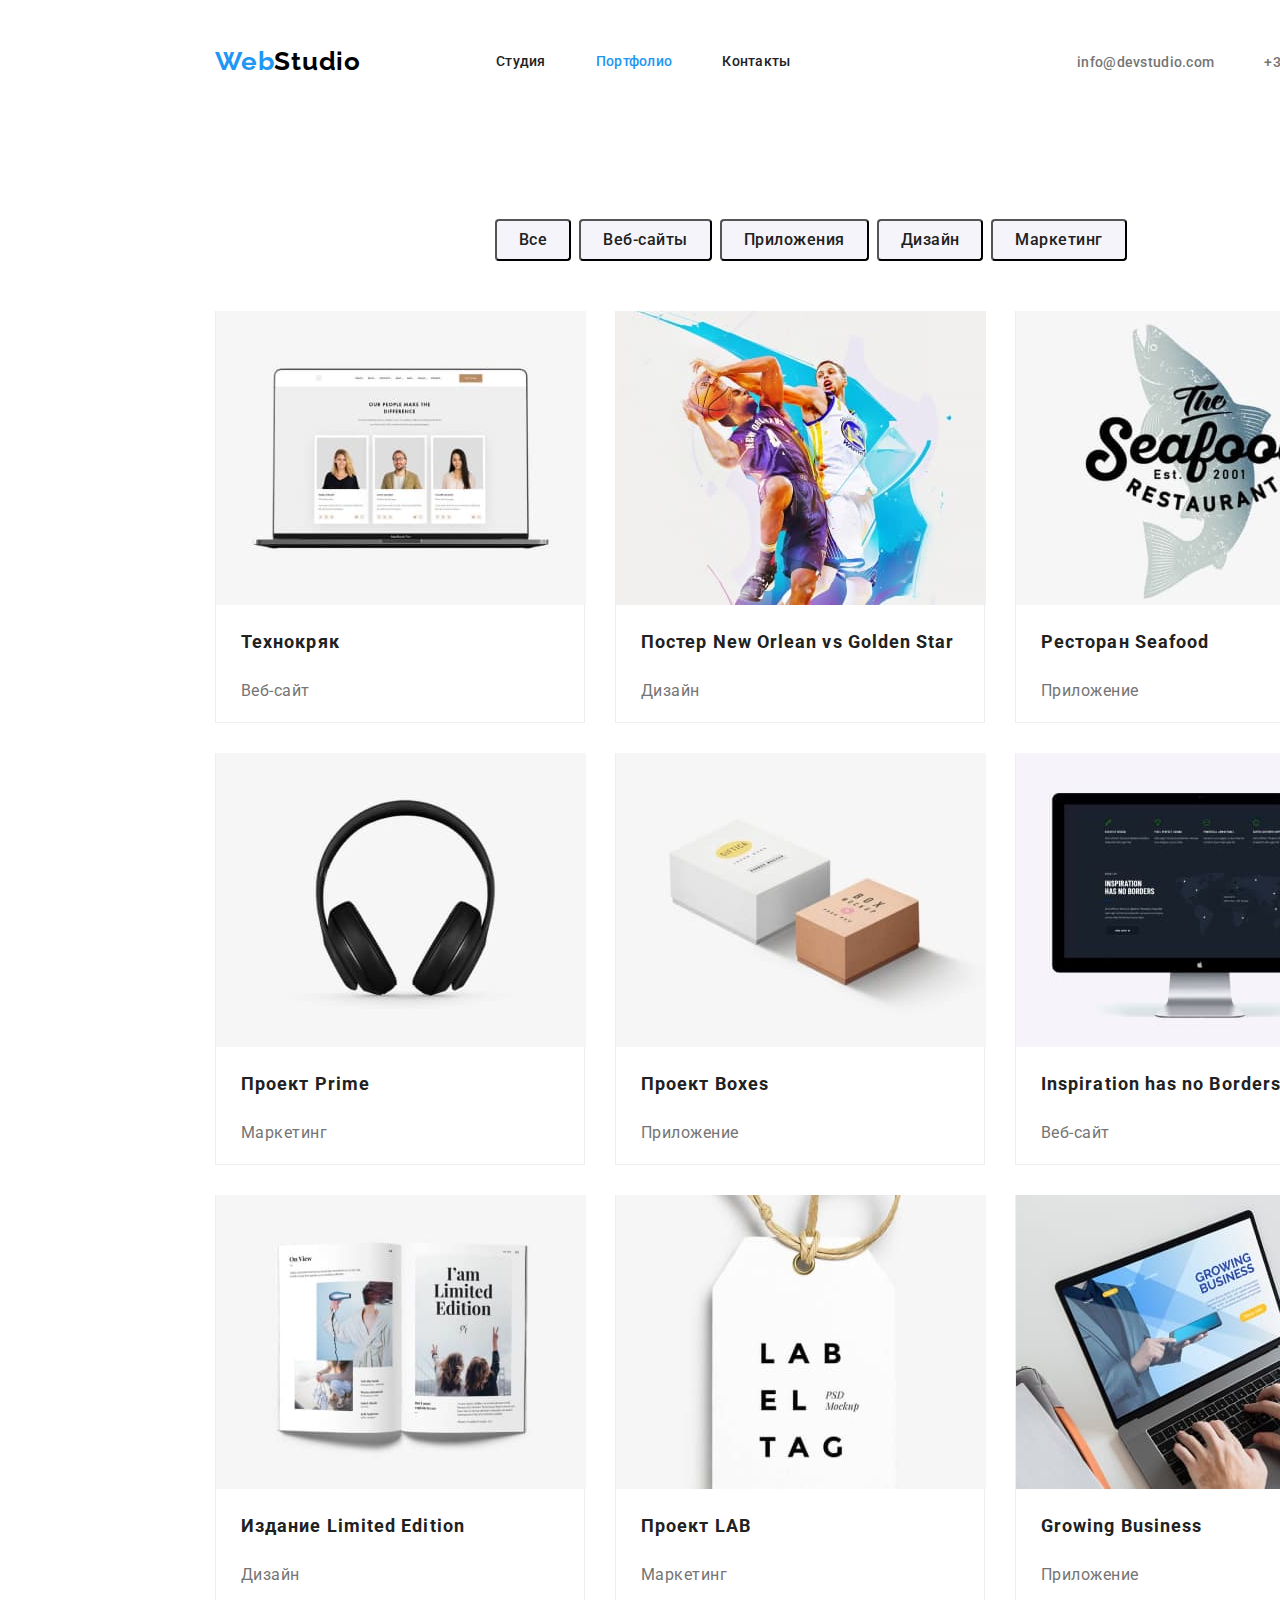
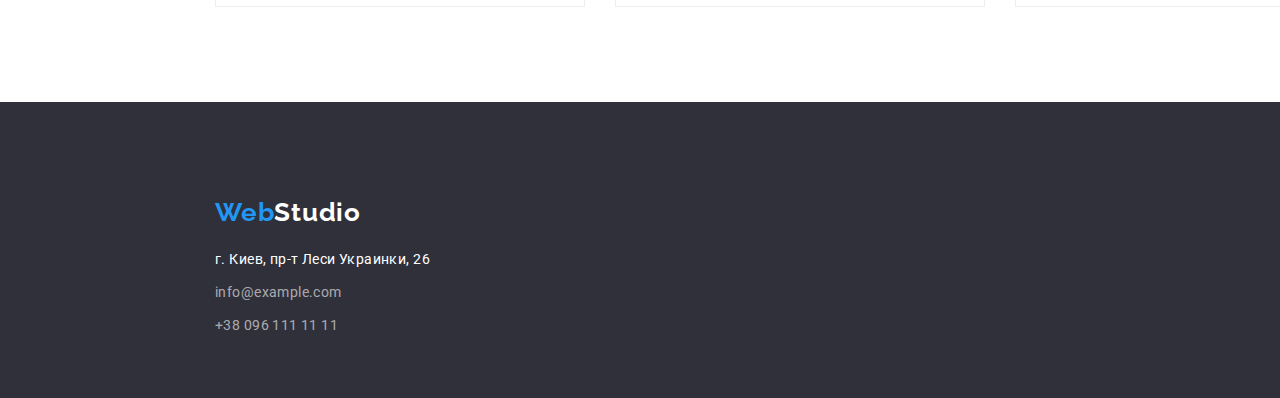
==== commit debc6540: "DZ до перевірки" ====
--- a/portfolio.html
+++ b/portfolio.html
@@ -35,8 +35,8 @@
                 </header>
                   <!-- проекти -->
 <main>
-    <section class="section ">
-        <div class="section-container">
+    <section class="section-container">
+        <div class="section">
     
         <h1 class="secret">Проекти компании</h1>
                    <!-- фильтер -->
@@ -52,49 +52,97 @@
     </div> 
        
         <ul class="project list ">
-            <li class="cards"> <a href="" class="dec-non"> <img src="images/img4.jpg" alt="пример веб сайта" width="370">
-                <h2 class="project-title">Технокряк</h2>
-                <p class="description">Веб-сайт</p></a>
+           
+            <li class="cards cards-border">
+                
+               <a href="#" class="dec-non"><img src="images/img4.jpg" alt="пример веб сайта" width="370">
+              <div class="cards-text"> 
+                  <h2 class="project-title">Технокряк</h2>
+                <p class="description">Веб-сайт</p>
+            </div>
+            
+            </a>
+            </li>
+        
+               
+            <li class="cards cards-border">
+             
+                <a href=""  class="dec-non"><img src="images/img5.jpg" alt="дизайн постера" width="370">
+                <div  class="cards-text"> <h2 class="project-title">Постер <span lang="en"> New Orlean vs Golden Star</span></h2>
+                    <p class="description">Дизайн</p>
+                </div>
+               
+            </a>
+
+                
+            </li>
+            <li class="cards cards-border">
+                 
+                <a href=""  class="dec-non"><img src="images/seafood.jpg" alt="дизайн постера" width="370">
+               <div  class="cards-text">  <h2 class="project-title">Ресторан <span lang="en">Seafood</span> </h2>
+                <p class="description">Приложение</p>
+            </div>
+              </a>
+            
                
             </li>
-            <li class="cards"> <a href=""  class="dec-non"><img src="images/img5.jpg" alt="дизайн постера" width="370">
-                <h2 class="project-title">Постер <span lang="en"> New Orlean vs Golden Star</span></h2>
-                <p class="description">Дизайн</p></a>
+            <li class="cards cards-border"> 
+            
+                <a href=""  class="dec-non"><img src="images/img7.jpg" alt="фото наушников" width="370">
+                <div  class="cards-text"> <h2 class="project-title">Проект <span lang="en">Prime</span> </h2>
+                    <p class="description">Маркетинг</p>
+                </div>
+               </a>
+
                 
             </li>
-            <li class="cards"> <a href=""  class="dec-non"><img src="images/seafood.jpg" alt="дизайн постера" width="370">
-                <h2 class="project-title">Ресторан <span lang="en">Seafood</span> </h2>
-                <p class="description">Приложение</p></a>
+            <li class="cards cards-border">
+                
+                 <a href="" class="dec-non"><img src="images/img8.jpg" alt="изображение коробочек" width="370">
+               <div  class="cards-text"> <h2 class="project-title">Проект <span lang="en">Boxes</span> </h2>
+                <p class="description">Приложение</p>
+            </div>
+               </a>
+
+                
+            </li>
+            <li class="cards cards-border">
+                
+                <a href=""  class="dec-non"><img src="images/img9.jpg" alt="изображение веб сайта" width="370">
+                <div  class="cards-text"> <h2  class="project-title" lang="en">Inspiration has no Borders</h2>
+                    <p class="description">Веб-сайт</p>
+                </div>
+               </a>
+
+                
+            </li>
+            <li class="cards cards-border">
+                 
+                <a href=""  class="dec-non"><img src="images/img10.jpg" alt="изображение издания" width="370">
+               <div  class="cards-text"> <h2 class="project-title">Издание <span lang="en">Limited Edition</span> </h2>
+                <p class="description">Дизайн</p>
+            </div>
+               </a>
+
                
             </li>
-            <li class="cards"> <a href=""  class="dec-non"><img src="images/img7.jpg" alt="фото наушников" width="370">
-                <h2 class="project-title">Проект <span lang="en">Prime</span> </h2>
-                <p class="description">Маркетинг</p></a>
+            <li class="cards cards-border">
+                <a href="" class="dec-non"><img src="images/img11.jpg" alt=" веб сайт" width="370">
+                <div  class="cards-text"> <h2 class="project-title">Проект <span lang="en">LAB</span></h2>
+                    <p class="description">Маркетинг</p>
+                </div>
+               </a>
+
                 
             </li>
-            <li class="cards"> <a href=""  class="dec-non"><img src="images/img8.jpg" alt="изображение коробочек" width="370">
-                <h2 class="project-title">Проект <span lang="en">Boxes</span> </h2>
-                <p class="description">Приложение</p></a>
-                
-            </li>
-            <li class="cards"> <a href=""  class="dec-non"><img src="images/img9.jpg" alt="изображение веб сайта" width="370">
-                <h2  class="project-title" lang="en">Inspiration has no Borders</h2>
-                <p class="description">Веб-сайт</p></a>
-                
-            </li>
-            <li class="cards"> <a href=""  class="dec-non"><img src="images/img10.jpg" alt="изображение издания" width="370">
-                <h2 class="project-title">Издание <span lang="en">Limited Edition</span> </h2>
-                <p class="description">Дизайн</p></a>
-               
-            </li>
-            <li class="cards"> <a href=""  class="dec-non"><img src="images/img11.jpg" alt=" веб сайт" width="370">
-                <h2 class="project-title">Проект <span lang="en">LAB</span></h2>
-                <p class="description">Маркетинг</p></a>
-                
-            </li>
-            <li class="cards"> <a href=""  class="dec-non"> <img src="images/img12.jpg" alt="приложение для мобильных устройств" width="370">
-                <h2 class="project-title" lang="en">Growing Business</h2>
-                <p class="description">Приложение</p></a>
+            <li class="cards cards-border">
+                <a href=""  class="dec-non"> <img src="images/img12.jpg" alt="приложение для мобильных устройств" width="370">
+                <div  class="cards-text">
+                    <h2 class="project-title" lang="en">Growing Business</h2>
+                    <p class="description">Приложение</p>
+                </div>
+               </a>
+
                
             </li>
         </ul>
@@ -105,8 +153,8 @@
 </main>
                <!-- футер -->
  
-               <footer>
-                <div class="footer-box">  
+               <footer >
+                <div class="section footer-box">  
                     <a class="logo footer-logo" href=""><span class="web">Web</span>Studio</a>
                     <address id="address">
                            <ul class="footer-nav  list">
--- a/css/styles.css
+++ b/css/styles.css
@@ -69,7 +69,7 @@
  /* розметка пробная */
 
 .container{
-  /* background-color: aquamarine; */
+
   margin-left: auto;
   margin-right: auto;
   padding-left: 15px;
@@ -105,8 +105,8 @@
 
 .site-nav .item{
   margin-right: 50px;
-  /* outline: 2px solid yellowgreen; */
-  /* background-color: blanchedalmond; */
+  /* outline: 2px solid yellowgreen;
+  background-color: blanchedalmond; */
   
 }
 
@@ -148,7 +148,6 @@
 display: flex;
 margin-bottom: 0;
 margin-top: 0;  
-margin-bottom:95px ;
 margin-left: auto;
 margin-right: auto;
 padding-left: 15px;
@@ -168,10 +167,10 @@
 
   .indent{
   
-    margin-top: 0;
-    margin-bottom: 10px;
-    /* border: 2px solid cyan; */
-  }
+      margin-top: 0;
+      margin-bottom: 10px;}
+    /* border: 2px solid cyan;
+  } */
   /* .special-title .indent{
    background-color: aqua;
  } */
@@ -180,11 +179,11 @@
   .indent-benefitc{
     text-align: center;
     text-align: left;
-    
-    
-    
-    /* margin-right: 30px; */
-  }
+  }
+    
+    
+    
+  
   
 
 .work-blok{
@@ -203,10 +202,6 @@
  
  
 .section-list{
-
-  /* margin-bottom: ; */
- 
-  
   margin-left: auto;
   margin-right: auto;
   padding-left: 15px;
@@ -214,12 +209,16 @@
   width: 1200px;
   /* outline:4px solid brown; */
 }
+
+ 
+  
+ 
  
 
 .staff{
   margin-top: 0;
   margin-bottom: 0;
-
+  text-align: center;
 } 
 
 .footer-box{
@@ -231,8 +230,9 @@
  
 }
 .section{
- text-align: center;
-  padding: 95px;
+ /* text-align: center; */
+ padding-top: 95px;
+ padding-bottom: 95px;
 }
 
 
@@ -254,66 +254,71 @@
   padding-left:280px ;
   padding-right:auto;
 }
-                    /* !!!!!!!!!!РОЗМЕТКА ПРОБНАЯ ПОРТФОЛИО!!!!!!!!! */
-                     /* .section{
-                       background-color: darkkhaki;
-                     } */
-                    .section-container{
-                      
-                      width: 1200px;
-                      padding-left: 15px;
-                      padding-right: 15px;
-                      margin-left: auto;
-                      margin-right: auto;
-                      /* outline: 2px solid red; */
-                    }
-                    .filter{
-                      padding: 0;
-                      margin-right: auto;
-                      align-items: center;
-                    }
+/* !!!!!!!!!!РОЗМЕТКА ПРОБНАЯ ПОРТФОЛИО!!!!!!!!! */
                      
+.section-container{
+  width: 1200px;
+  padding-left: 15px;
+  padding-right: 15px;
+  margin-left: auto;
+  margin-right: auto;
+  /* outline: 2px solid red; */
+}
+.filter{
+  display: flex;
+  margin: 0;
+  padding: 0;
+  padding-bottom:50px;
+  margin-right: auto;
+  align-items: center;
+}
+ 
+  
+ .cards-text{
+   margin-right:24px ;
+ }
+
+  
+
+.filter .item:not(:last-child){
+  margin-right: 8px;
+  
+}
+
+
+.project{
+  display: flex;
+  flex-wrap: wrap;
+  margin: auto;
+  padding: 0;
+}
+.cards-border{
+  width: 370px;;
+  border: 1px solid #EEEEEE;
+  border-top: 0;
+
+}
+.cards{
+  width: calc((100% - 60px) / 3);
+  background-color:var(--footer-address-color);
+ 
+}
+.cards-text{
+margin-left: 25px;
+}
+.project .cards{
+  margin-right: 30px;
+  margin-bottom: 30px;
+}
+.project .cards:nth-child(3n){
+  margin-right:0px ;
+}
+.project .cards:nth-last-child(-n+3){
+  margin-bottom: 0;
+}                   
+
                     
-                      
-                    .filter{
-                      display: inline;
-                     padding-left: auto;
-                     padding-right: auto;
-                      display: flex;
-                    }
-
-                    .filter .item:not(:last-child){
-                      margin-right: 8px;
-                      
-                    }
-
-                    .project{
-                      padding: 0;
-                      display: flex;
-                      flex-wrap: wrap;
-                     
-                    }
-                    .cards{
-                      /* background-color:var(--footer-address-color); */
-                      background-color: aliceblue;
-                    }
-                    /* .cards{
-                      width:370px ;
-                    } */
-                     .cards{
-                      width: calc((100% - 60px) / 3)
-                    }
-
-                    .project .cards{
-                      margin-right: 30px;
-                      margin-bottom: 30px;
-                    }
-                    .project .cards:nth-child(3n){
-                      margin-right:0px ;
-                    }
-                    .project .cards:nth-last-child(-n+3){
-                      margin-bottom: 0;
-                    }
+
 
                     
                      
@@ -377,9 +382,15 @@
   letter-spacing: 0.02em;
    color:var(--primary-text-color) ;
  }
+
+ .auth-info .footer:hover,
+ .auth-info .footer:focus{
+   color: var(--accent-color);
+ }
+
              /* Шапка (студия) */
 .heroes{
- margin-bottom: 95px;
+ 
  background-color:var(--primary-background-color);
 }
   
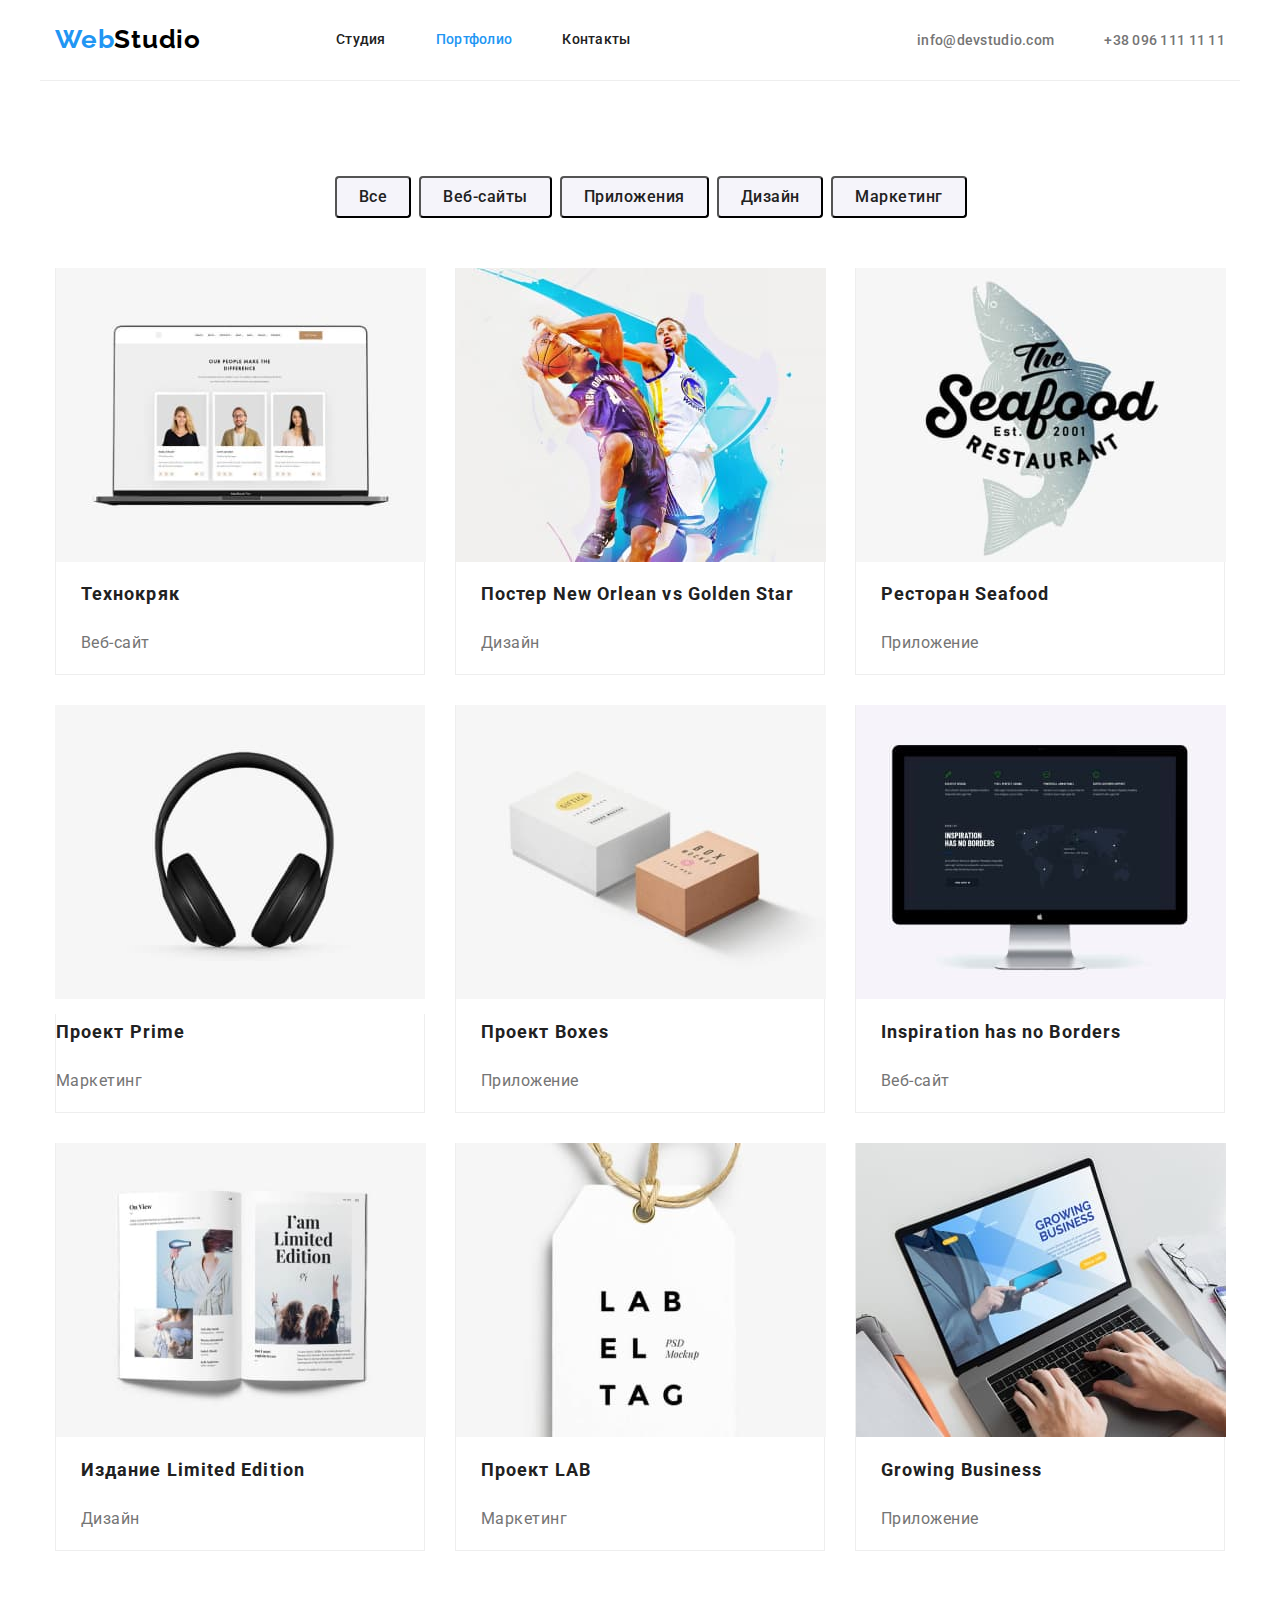
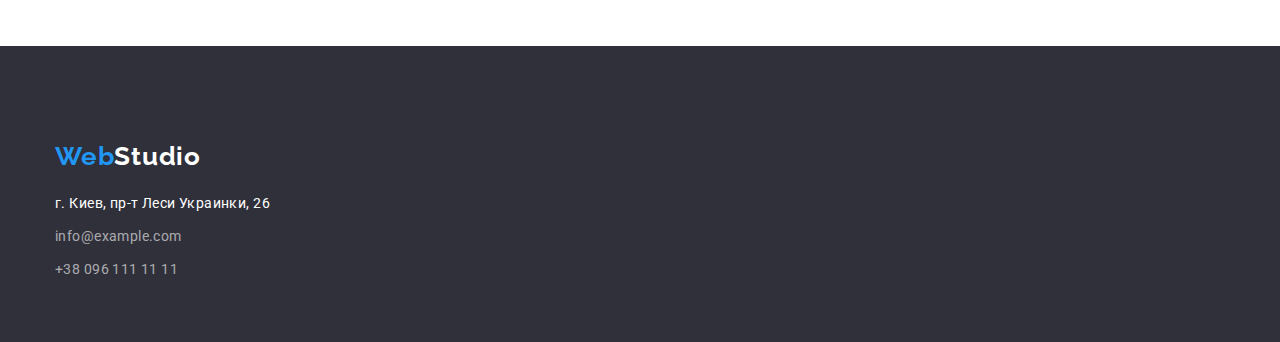
==== commit b4c2e3ae: "корегування" ====
--- a/portfolio.html
+++ b/portfolio.html
@@ -12,7 +12,7 @@
     <link rel="stylesheet" href="./css/styles.css">
    
 </head>
-<body class="testt">
+<body>
                  <!-- верхняя линия -->
                  <header>
                     <div  class="container min">
@@ -86,10 +86,10 @@
             
                
             </li>
-            <li class="cards cards-border"> 
+            <li class="cards"> 
             
                 <a href=""  class="dec-non"><img src="images/img7.jpg" alt="фото наушников" width="370">
-                <div  class="cards-text"> <h2 class="project-title">Проект <span lang="en">Prime</span> </h2>
+                <div  class="cards-border"> <h2 class="project-title">Проект <span lang="en">Prime</span> </h2>
                     <p class="description">Маркетинг</p>
                 </div>
                </a>
--- a/css/styles.css
+++ b/css/styles.css
@@ -35,6 +35,9 @@
  .dec-non{
   text-decoration: none;
  }
+ img{
+   display: block;
+ }
 
 body{
   background-color:var(--primary-white-color);
@@ -42,18 +45,7 @@
   font-family:'Roboto',sans-serif;
   margin: 0;
 }
-                        /* TESTTTTTTTT */
-.testt{
-position: relative;
-width: 1600px;
-
-margin-left:auto;
-margin-right:auto;
-}
-                          /* TTTTTTTTTTTTT */
-
-
-
+ 
                  /* !!!!!!!!КОНТЕЙНЕР!!!!!!!! */
 
                  /* .containr{
@@ -66,7 +58,7 @@
                  } */
 
 
- /* розметка пробная */
+ /* розметка  */
 
 .container{
 
@@ -85,6 +77,7 @@
 .min{
   display: flex;
   align-items: center;
+  border-bottom:1px solid #EEEEEE;
   
 
 }
@@ -116,11 +109,12 @@
  
 .site-nav .link{
   display: block;
-  padding: 40px 0px;
+  padding: 32px 0px;
 }
 
 
 .site-nav{
+  margin:auto;
   margin-left: 95px;
   display: flex;
 }
@@ -135,25 +129,20 @@
 
 }
 
-.heroes-frame{
-
-  text-align: center;
-  margin-left: auto;
-  margin-right: auto;
-  width: 1200px;
-  /* outline: 2px solid greenyellow */
-}
-
-.speciality-blok{
-display: flex;
-margin-bottom: 0;
-margin-top: 0;  
+.special{
 margin-left: auto;
 margin-right: auto;
 padding-left: 15px;
 padding-right: 15px;
 width: 1200px;
 /* outline:4px solid lightcoral; */
+}
+
+.speciality-blok{
+display: flex;
+margin-bottom: 0;
+margin-top: 0;  
+
 
 }
 
@@ -238,7 +227,16 @@
 
 
 .secret{
-  display:none;
+  position: absolute;
+  width: 1px;
+  height: 1px;
+  margin: -1px;
+  border: 0;
+  padding: 0;
+  white-space: nowrap;
+  clip-path: inset(100%);
+  clip: rect(0 0 0 0);
+  overflow: hidden;
  
 }
 
@@ -254,7 +252,7 @@
   padding-left:280px ;
   padding-right:auto;
 }
-/* !!!!!!!!!!РОЗМЕТКА ПРОБНАЯ ПОРТФОЛИО!!!!!!!!! */
+/* !!!!!!!!!!РОЗМЕТКА ПОРТФОЛИО!!!!!!!!! */
                      
 .section-container{
   width: 1200px;
@@ -268,7 +266,7 @@
   display: flex;
   margin: 0;
   padding: 0;
-  padding-bottom:50px;
+  margin-bottom:50px;
   margin-right: auto;
   align-items: center;
 }
@@ -293,7 +291,6 @@
   padding: 0;
 }
 .cards-border{
-  width: 370px;;
   border: 1px solid #EEEEEE;
   border-top: 0;
 
@@ -388,12 +385,22 @@
    color: var(--accent-color);
  }
 
-             /* Шапка (студия) */
+/* Шапка (студия) */
 .heroes{
- 
- background-color:var(--primary-background-color);
-}
-  
+  padding-top: 200px;
+  padding-bottom: 200px;
+  background-color:var(--primary-background-color);
+ }
+
+.heroes-frame{
+
+  text-align: center;
+  margin-left: auto;
+  margin-right: auto;
+  width: 1200px;
+  /* outline: 2px solid greenyellow */
+}
+ 
 
              
 .header{
@@ -407,7 +414,7 @@
   letter-spacing: 0.06em;
   text-transform: uppercase;
   color:var(--primary-white-color);
-  margin-bottom:80px ;
+  margin-bottom:30px ;
 } 
  
 
@@ -611,50 +618,50 @@
     color:var(--primary-text-color)
  }
  
-         /* футер */
-         .footer-box{
-           width:1200px ;
-           padding-left: 15px;
-           padding-right: 15px;
-           padding-bottom: 60px;
-         } 
-         .footer-logo{
-           display: block;
-           padding-bottom: 20px;
-         }
-
-          .footer-nav>.auth-info:not(:last-child){
-           padding-bottom:9px ;
-         } 
-
-         .footer-nav{
-          display: contents;
-         }
-
-         #address{
-           font-style:normal;
-         }
-         footer{
-          font-weight: 400;
-          font-size: 14px;
-          line-height: 1.7;
-          letter-spacing: 0.03em;
-          background-color: var(--primary-background-color);
-        }
-        footer .logo{
-          text-decoration: none;
-          color: var(--primary-white-color);
-          } 
-         
-        .auth{
-          
-          text-decoration: none;
-          color:var(--footer-address-color)
-        }
-        .info.footer{
-          color:var(--foorer-text-color);
-          text-decoration: none;
-        } 
+    /* футер */
+    .footer-box{
+      width:1200px ;
+      padding-left: 15px;
+      padding-right: 15px;
+      padding-bottom: 60px;
+    } 
+    .footer-logo{
+      display: block;
+      padding-bottom: 20px;
+    }
+
+     .footer-nav>.auth-info:not(:last-child){
+      padding-bottom:9px ;
+    } 
+
+    .footer-nav{
+     display: contents;
+    }
+
+    #address{
+      font-style:normal;
+    }
+    footer{
+     font-weight: 400;
+     font-size: 14px;
+     line-height: 1.7;
+     letter-spacing: 0.03em;
+     background-color: var(--primary-background-color);
+   }
+   footer .logo{
+     text-decoration: none;
+     color: var(--primary-white-color);
+     } 
+    
+   .auth{
+     
+     text-decoration: none;
+     color:var(--footer-address-color)
+   }
+   .info.footer{
+     color:var(--foorer-text-color);
+     text-decoration: none;
+   }       
 
 
 
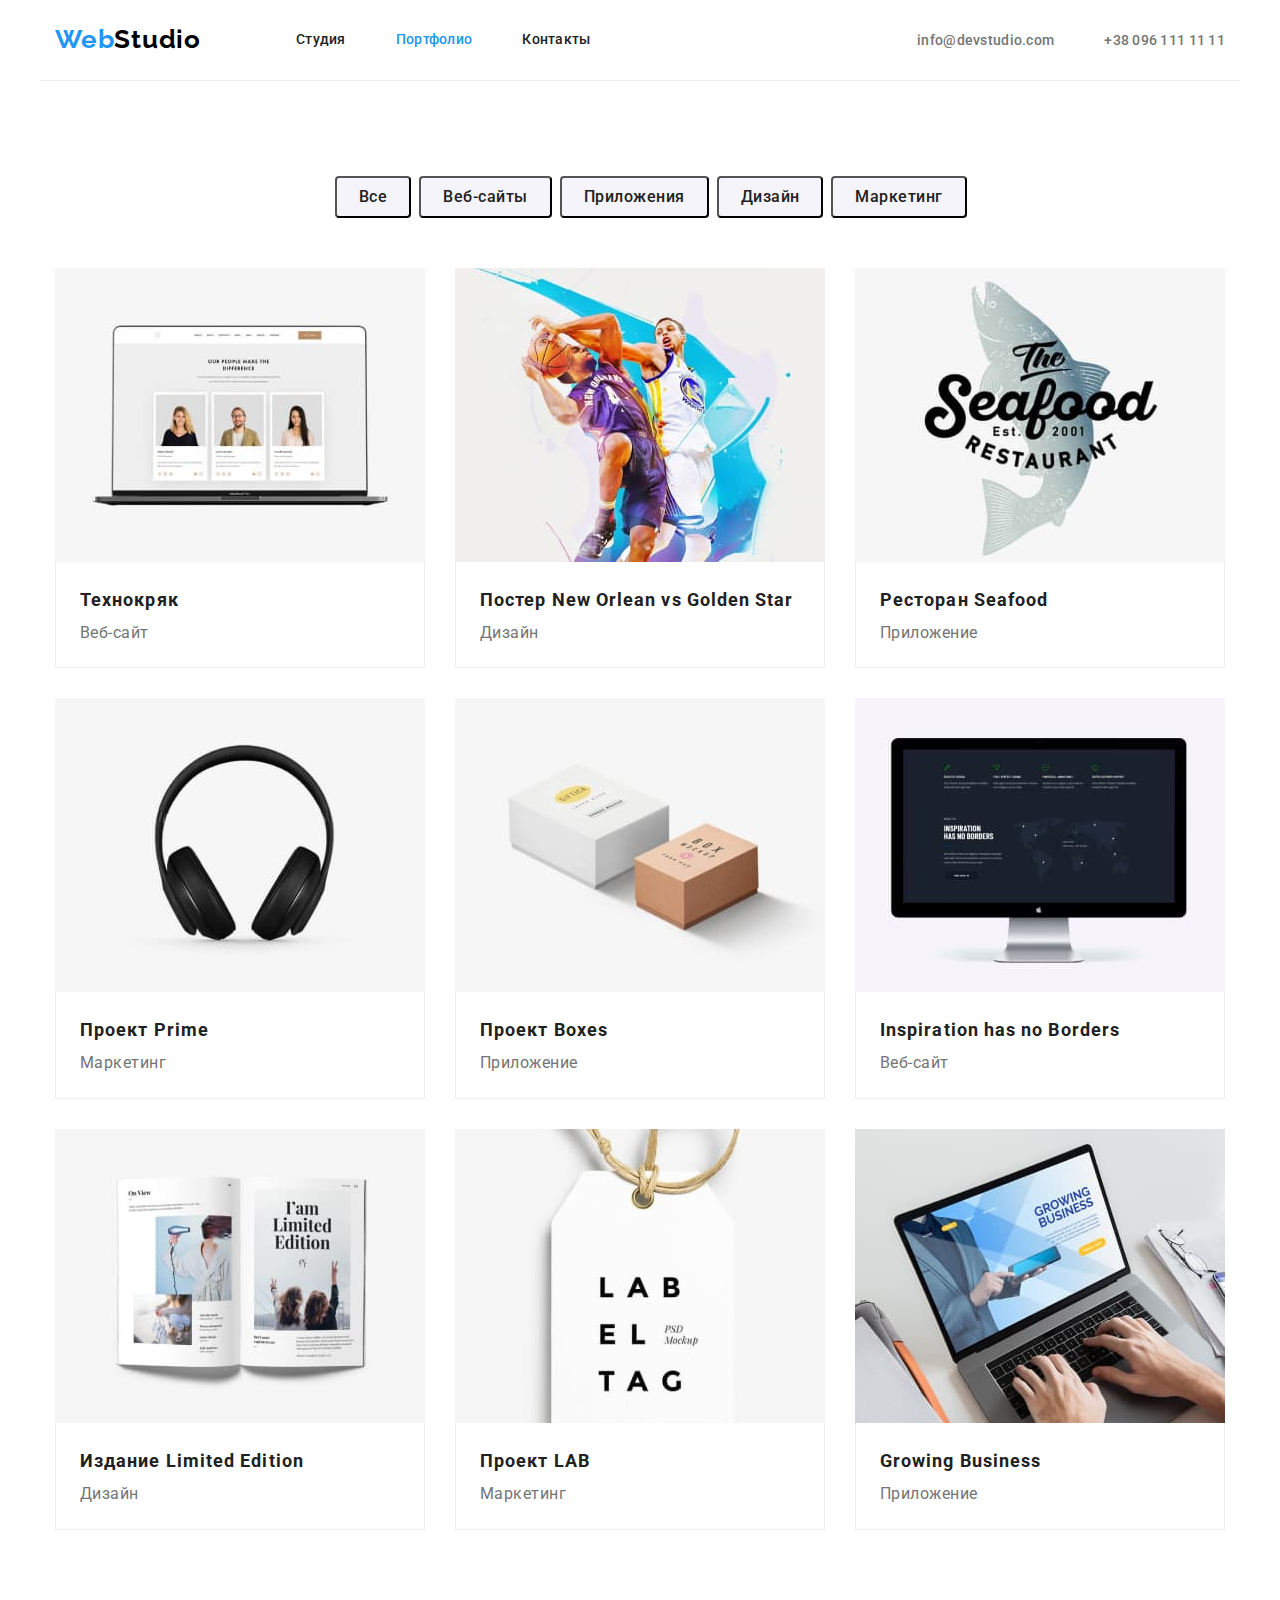
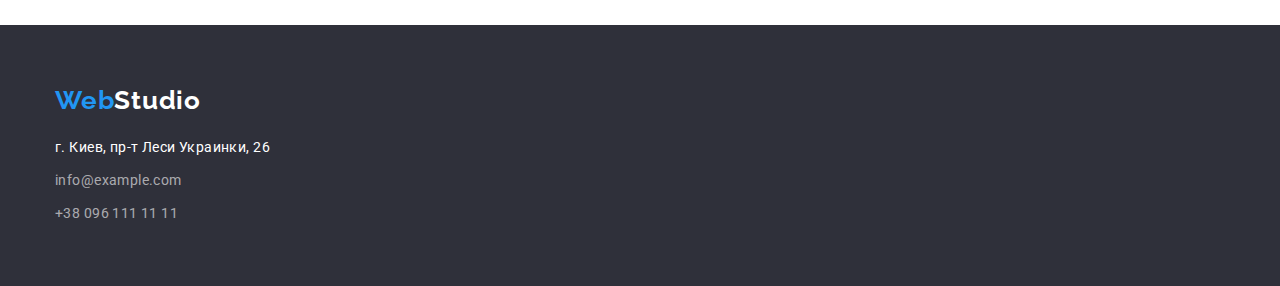
==== commit 5e4f8f14: "DZ 3 відкореговано" ====
--- a/portfolio.html
+++ b/portfolio.html
@@ -35,9 +35,9 @@
                 </header>
                   <!-- проекти -->
 <main>
-    <section class="section-container">
-        <div class="section">
-    
+    <section>
+        <div class="container">
+        <div class="section-project">
         <h1 class="secret">Проекти компании</h1>
                    <!-- фильтер -->
          <div class="dvig">        
@@ -53,10 +53,10 @@
        
         <ul class="project list ">
            
-            <li class="cards cards-border">
+            <li class="cards">
                 
                <a href="#" class="dec-non"><img src="images/img4.jpg" alt="пример веб сайта" width="370">
-              <div class="cards-text"> 
+              <div class=" cards-border"> 
                   <h2 class="project-title">Технокряк</h2>
                 <p class="description">Веб-сайт</p>
             </div>
@@ -65,10 +65,10 @@
             </li>
         
                
-            <li class="cards cards-border">
+            <li class="cards">
              
                 <a href=""  class="dec-non"><img src="images/img5.jpg" alt="дизайн постера" width="370">
-                <div  class="cards-text"> <h2 class="project-title">Постер <span lang="en"> New Orlean vs Golden Star</span></h2>
+                <div  class=" cards-border"> <h2 class="project-title">Постер <span lang="en"> New Orlean vs Golden Star</span></h2>
                     <p class="description">Дизайн</p>
                 </div>
                
@@ -76,10 +76,10 @@
 
                 
             </li>
-            <li class="cards cards-border">
+            <li class="cards">
                  
                 <a href=""  class="dec-non"><img src="images/seafood.jpg" alt="дизайн постера" width="370">
-               <div  class="cards-text">  <h2 class="project-title">Ресторан <span lang="en">Seafood</span> </h2>
+               <div  class=" cards-border">  <h2 class="project-title">Ресторан <span lang="en">Seafood</span> </h2>
                 <p class="description">Приложение</p>
             </div>
               </a>
@@ -96,48 +96,48 @@
 
                 
             </li>
-            <li class="cards cards-border">
+            <li class="cards ">
                 
                  <a href="" class="dec-non"><img src="images/img8.jpg" alt="изображение коробочек" width="370">
-               <div  class="cards-text"> <h2 class="project-title">Проект <span lang="en">Boxes</span> </h2>
+               <div  class="cards-border"> <h2 class="project-title">Проект <span lang="en">Boxes</span> </h2>
                 <p class="description">Приложение</p>
             </div>
                </a>
 
                 
             </li>
-            <li class="cards cards-border">
+            <li class="cards ">
                 
                 <a href=""  class="dec-non"><img src="images/img9.jpg" alt="изображение веб сайта" width="370">
-                <div  class="cards-text"> <h2  class="project-title" lang="en">Inspiration has no Borders</h2>
+                <div  class="cards-border"> <h2  class="project-title" lang="en">Inspiration has no Borders</h2>
                     <p class="description">Веб-сайт</p>
                 </div>
                </a>
 
                 
             </li>
-            <li class="cards cards-border">
+            <li class="cards ">
                  
                 <a href=""  class="dec-non"><img src="images/img10.jpg" alt="изображение издания" width="370">
-               <div  class="cards-text"> <h2 class="project-title">Издание <span lang="en">Limited Edition</span> </h2>
+               <div  class="cards-border"> <h2 class="project-title">Издание <span lang="en">Limited Edition</span> </h2>
                 <p class="description">Дизайн</p>
             </div>
                </a>
 
                
             </li>
-            <li class="cards cards-border">
+            <li class="cards ">
                 <a href="" class="dec-non"><img src="images/img11.jpg" alt=" веб сайт" width="370">
-                <div  class="cards-text"> <h2 class="project-title">Проект <span lang="en">LAB</span></h2>
+                <div  class="cards-border"> <h2 class="project-title">Проект <span lang="en">LAB</span></h2>
                     <p class="description">Маркетинг</p>
                 </div>
                </a>
 
                 
             </li>
-            <li class="cards cards-border">
+            <li class="cards ">
                 <a href=""  class="dec-non"> <img src="images/img12.jpg" alt="приложение для мобильных устройств" width="370">
-                <div  class="cards-text">
+                <div  class="cards-border">
                     <h2 class="project-title" lang="en">Growing Business</h2>
                     <p class="description">Приложение</p>
                 </div>
@@ -147,6 +147,8 @@
             </li>
         </ul>
     </div>
+    </div>
+
     </section>
 
 
@@ -154,7 +156,7 @@
                <!-- футер -->
  
                <footer >
-                <div class="section footer-box">  
+                <div class="container footer-box">  
                     <a class="logo footer-logo" href=""><span class="web">Web</span>Studio</a>
                     <address id="address">
                            <ul class="footer-nav  list">
--- a/css/styles.css
+++ b/css/styles.css
@@ -32,6 +32,16 @@
   list-style:none;
   
  }
+
+ ul,li,a{
+   padding: 0;
+   margin: 0;
+ }
+ h1,h2,h3,h4,p{
+   margin: 0;
+   padding: 0;
+ }
+
  .dec-non{
   text-decoration: none;
  }
@@ -67,6 +77,7 @@
   padding-left: 15px;
   padding-right: 15px;
   width: 1200px;
+
   /* outline: 2px solid tomato; */
 }
 .main-nav {
@@ -83,7 +94,7 @@
 }
 
 
-                        /* ПРИМЕР УДАЛЕНИЯ КРАЙНИХ МАРДЖИНОВ */
+ /* ПРИМЕР УДАЛЕНИЯ КРАЙНИХ МАРДЖИНОВ */
 /* .site-nav .item:not(:last-child ){
   margin-right: 50px;
   outline: 2px solid yellowgreen;
@@ -129,14 +140,7 @@
 
 }
 
-.special{
-margin-left: auto;
-margin-right: auto;
-padding-left: 15px;
-padding-right: 15px;
-width: 1200px;
-/* outline:4px solid lightcoral; */
-}
+
 
 .speciality-blok{
 display: flex;
@@ -170,26 +174,16 @@
     text-align: left;
   }
     
-    
-    
-  
-  
-
 .work-blok{
-  margin-left: auto;
-  margin-right: auto;
-  width:1200px;
-  /* outline:4px solid blueviolet; */
-
-}
-.work{
-  margin-top: 0;
-  margin-bottom: 0;
-  margin-bottom: 95px;
-}
-  
- 
- 
+  padding-bottom: 95px;
+
+}
+
+.works{
+  padding-top: 30px;
+  padding-bottom: 30px;
+}
+
 .section-list{
   margin-left: auto;
   margin-right: auto;
@@ -199,11 +193,6 @@
   /* outline:4px solid brown; */
 }
 
- 
-  
- 
- 
-
 .staff{
   margin-top: 0;
   margin-bottom: 0;
@@ -219,9 +208,14 @@
  
 }
 .section{
- /* text-align: center; */
+ text-align: center;
  padding-top: 95px;
  padding-bottom: 95px;
+}
+
+.section-project{
+  padding-top: 95px;
+  padding-bottom: 95px; 
 }
 
 
@@ -271,13 +265,6 @@
   align-items: center;
 }
  
-  
- .cards-text{
-   margin-right:24px ;
- }
-
-  
-
 .filter .item:not(:last-child){
   margin-right: 8px;
   
@@ -291,6 +278,7 @@
   padding: 0;
 }
 .cards-border{
+padding: 20px 24px;
   border: 1px solid #EEEEEE;
   border-top: 0;
 
@@ -300,9 +288,7 @@
   background-color:var(--footer-address-color);
  
 }
-.cards-text{
-margin-left: 25px;
-}
+
 .project .cards{
   margin-right: 30px;
   margin-bottom: 30px;
@@ -470,6 +456,7 @@
     } */
   /* чем ми занимаемся */
   .work{
+    margin: 0;
     display: flex;
   }
   .work-img:not(:last-child){
@@ -478,12 +465,13 @@
 
   
   .section-work{
+    text-align: center;
     margin-top: 0;
     margin-bottom: 0;
-    padding-bottom:50px ;
+    margin-bottom:50px ;
     font-weight: 700;
     font-size: 36px;
-    line-height: 1.7;
+    line-height: 1.17;
     
     letter-spacing: 0.03em;
     color: var(--title-text-color); 
@@ -493,12 +481,9 @@
  
 /* наша команда */
 
-.section-work{
-  text-align: center;
-  padding: 0;
-  padding-bottom:50px ;
-  
-}
+
+  
+
 .staff{
   padding-left: 0;
   padding-right: 0;
@@ -517,7 +502,6 @@
 .employee {
   margin-top: 0;
   margin-bottom: 0;
-  padding-top:30px ;
   padding-bottom: 10px;
   font-weight: 500;
   font-size: 16px;
@@ -533,7 +517,7 @@
 .speciality{
   margin-top: 0;
   margin-bottom: 0;
-  padding-bottom: 30px;
+  
   font-weight: 400;
   font-size: 16px;
   line-height: 1.2;
@@ -620,9 +604,7 @@
  
     /* футер */
     .footer-box{
-      width:1200px ;
-      padding-left: 15px;
-      padding-right: 15px;
+      padding-top: 60px;
       padding-bottom: 60px;
     } 
     .footer-logo{
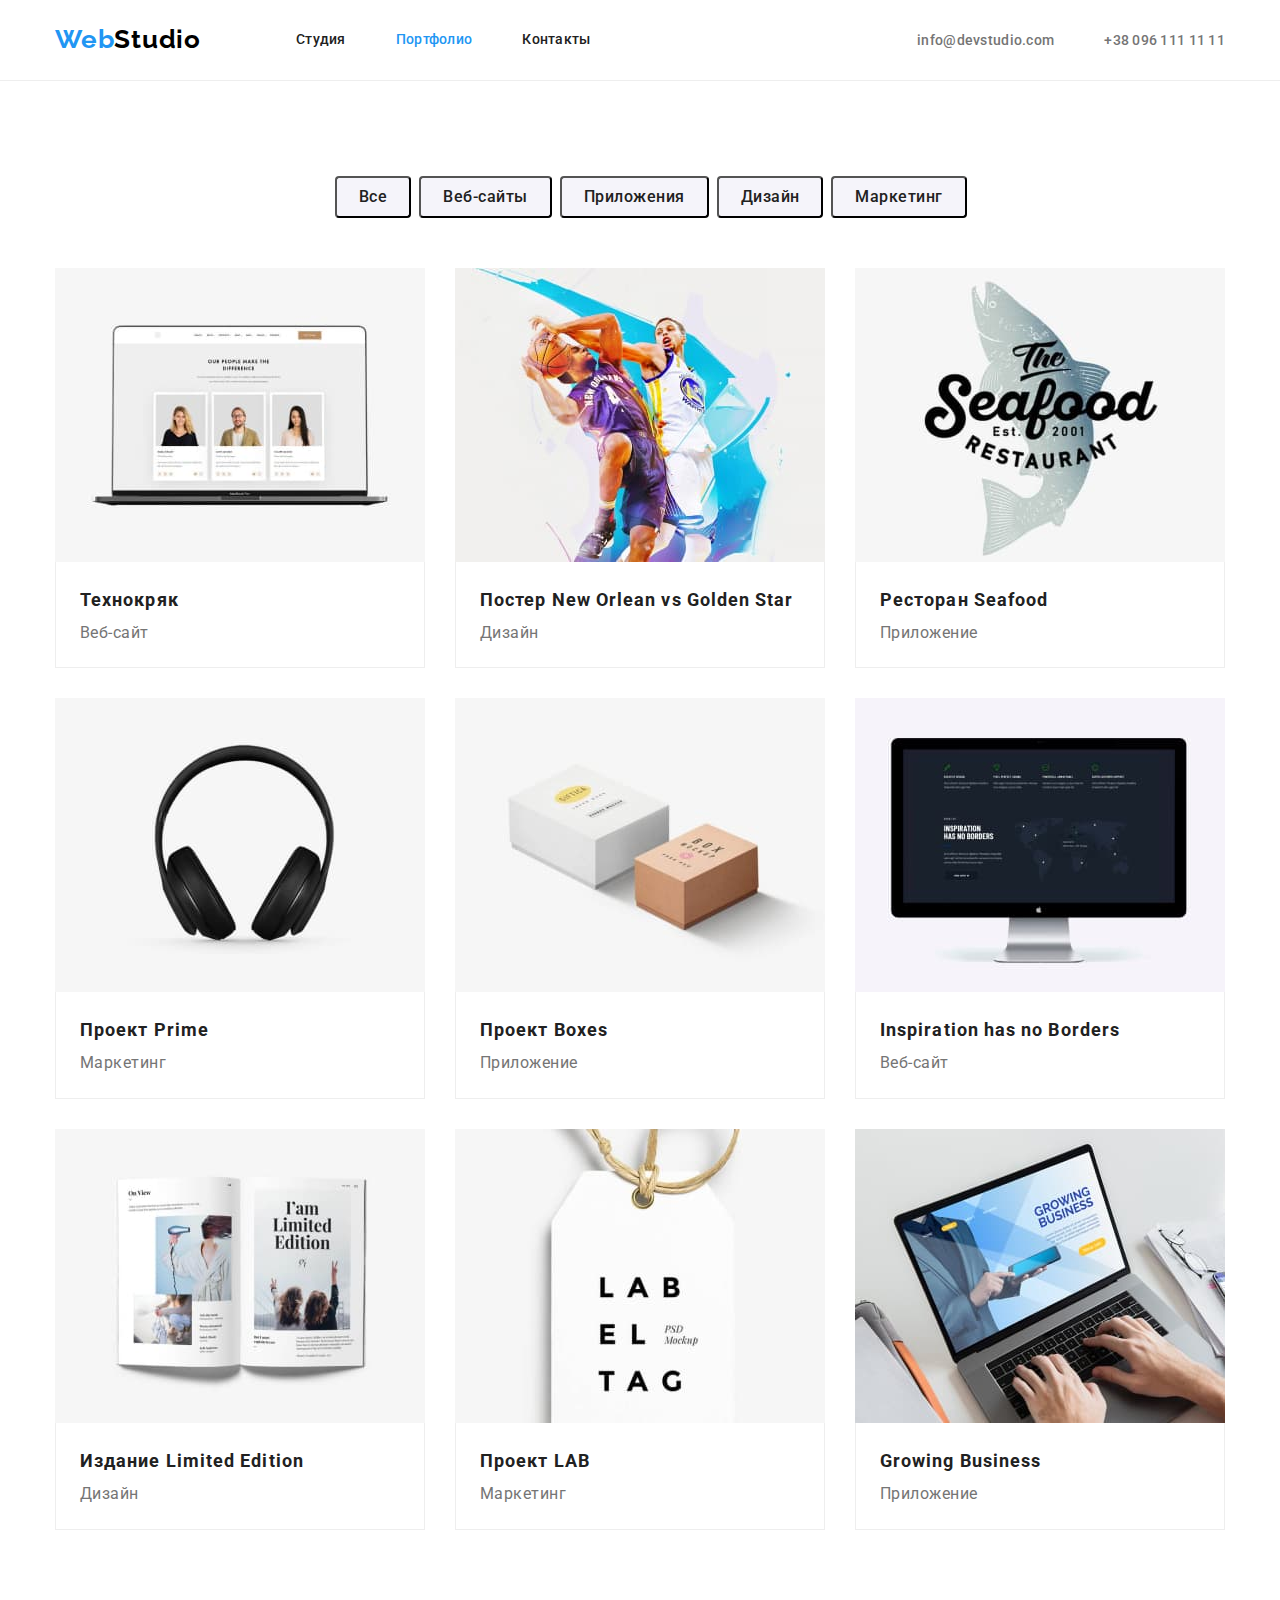
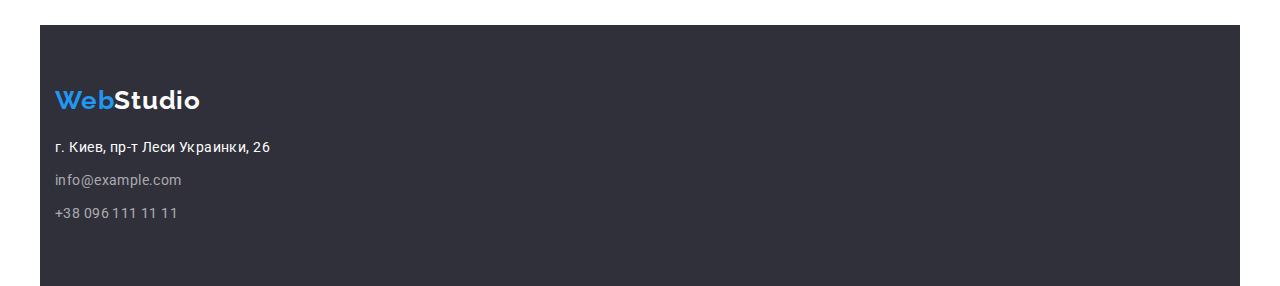
==== commit a7b4ca49: "Внесено правки" ====
--- a/portfolio.html
+++ b/portfolio.html
@@ -14,7 +14,7 @@
 </head>
 <body>
                  <!-- верхняя линия -->
-                 <header>
+                 <header class="header-decor">
                     <div  class="container min">
                    <nav class=" main-nav"> 
                       <a href="" class="logo"><span class="web">Web</span>Studio</a> 
@@ -35,9 +35,9 @@
                 </header>
                   <!-- проекти -->
 <main>
-    <section>
+    <section class="section-project">
         <div class="container">
-        <div class="section-project">
+        
         <h1 class="secret">Проекти компании</h1>
                    <!-- фильтер -->
          <div class="dvig">        
@@ -146,7 +146,7 @@
                
             </li>
         </ul>
-    </div>
+    
     </div>
 
     </section>
@@ -155,8 +155,8 @@
 </main>
                <!-- футер -->
  
-               <footer >
-                <div class="container footer-box">  
+               <footer class=" footer-box" >
+                <div class="container">  
                     <a class="logo footer-logo" href=""><span class="web">Web</span>Studio</a>
                     <address id="address">
                            <ul class="footer-nav  list">
--- a/css/styles.css
+++ b/css/styles.css
@@ -88,6 +88,9 @@
 .min{
   display: flex;
   align-items: center;
+}
+
+.header-decor{  
   border-bottom:1px solid #EEEEEE;
   
 
